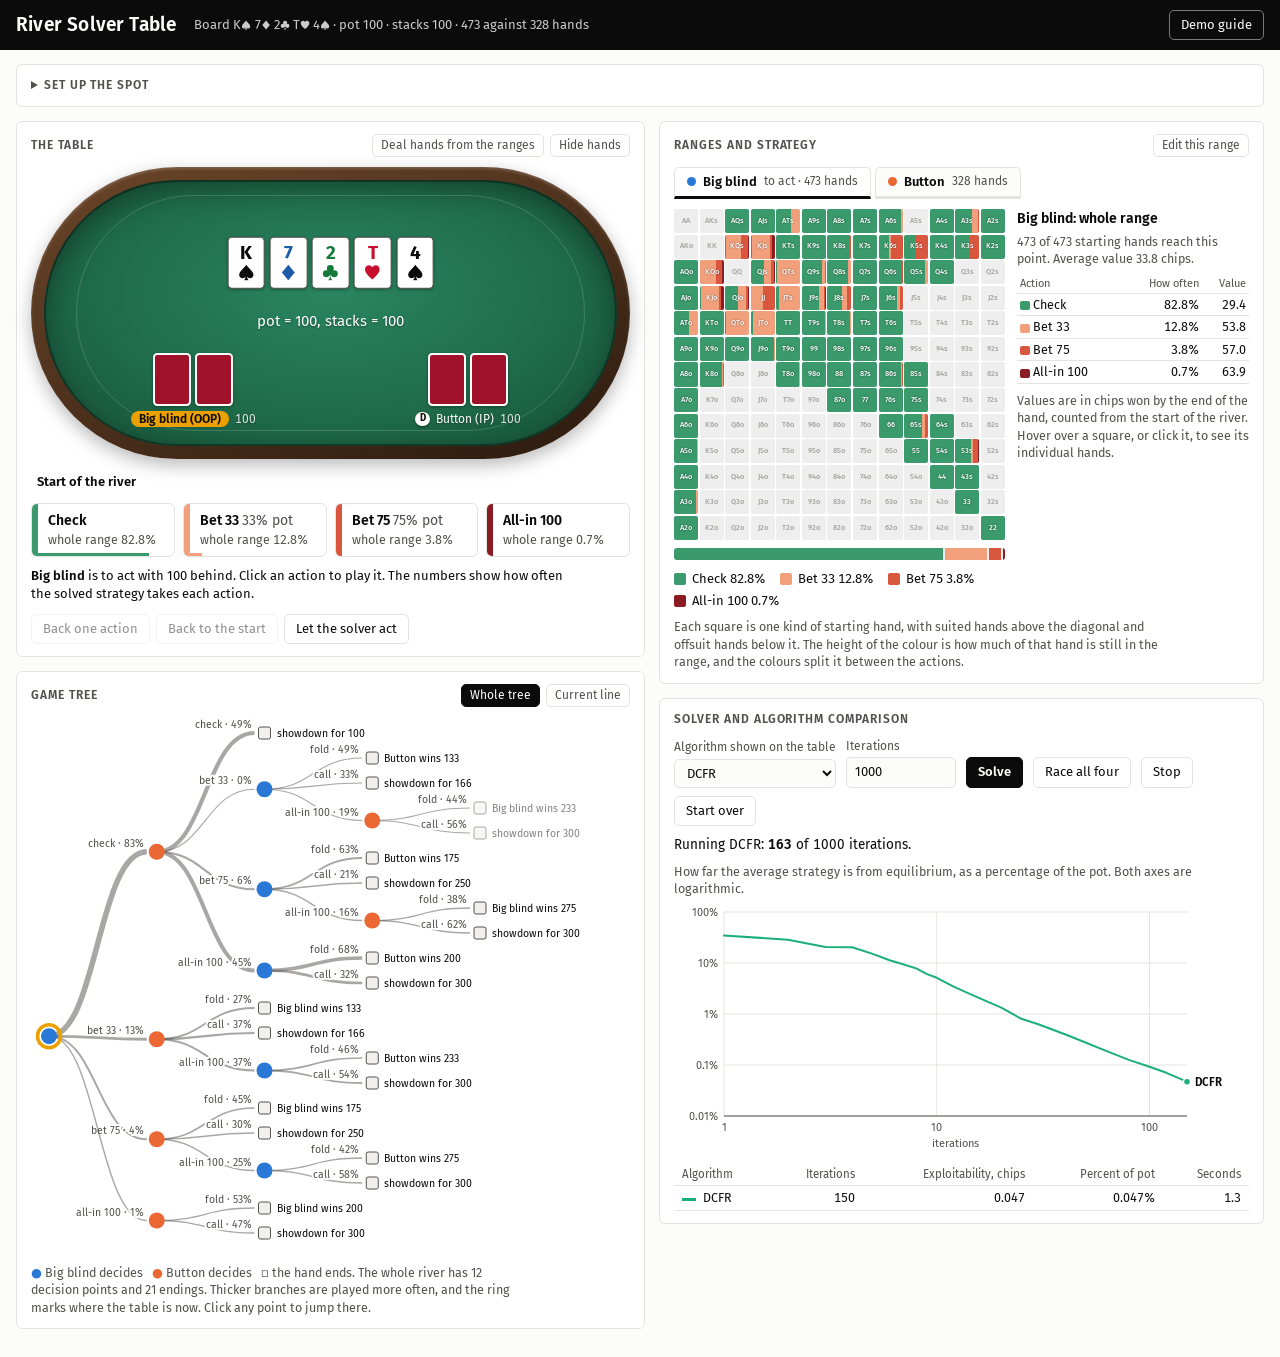
==== app/poker-solver.html @ cc4f716d "Add interactive river solver table (app/)" ====
<!doctype html>
<html lang="en">
<head>
<meta charset="utf-8">
<meta name="viewport" content="width=device-width, initial-scale=1, viewport-fit=cover">
<title>River Solver Table</title>
<link rel="stylesheet" href="https://fonts.googleapis.com/css2?family=Fira+Sans:wght@400;500;600;700&display=swap">
<style>body{margin:0}</style>
</head>
<body>
<style>
/* Layout: a solver workbench. Left column is the table and the game tree, right column is the range grid and the solver. */
:root {
  --paper: #FCFCFB; --panel: #FFFFFF; --ink: #0B0B0B; --ink2: #52514E; --line: #E4E3DF; --soft: #F1F0EC;
  --bar: #0B0B0B; --bar-fg: #FCFCFB;
  --felt: #1F6B4A; --felt-hi: #2A8560; --felt-lo: #164E36; --rail: #4A2F1B; --rail-hi: #6B4529; --felt-fg: #FFFFFF;
  --card: #FFFFFF; --card-edge: #52514E; --back: #A0122A;
  --s-s: #0B0B0B; --s-h: #C8102E; --s-d: #1C5CAB; --s-c: #147A3A;
  --p0: #2A78D6; --p1: #EB6834;
  --a-fold: #4A78B5; --a-pass: #3A9A6B; --a-b1: #F2A07B; --a-b2: #D9573F; --a-b3: #8C1C24;
  --c-cfr: #2A78D6; --c-cfrp: #EB6834; --c-dcfr: #1BAF7A; --c-pcfr: #EDA100;
  --empty: #EEEEEE; --empty-fg: #A3A29D; --focus: #EDA100;
  --font: "Fira Sans", "Segoe UI", system-ui, -apple-system, "Helvetica Neue", Arial, sans-serif;
  --mono: "Fira Mono", ui-monospace, "SF Mono", Menlo, Consolas, monospace;
}
@media (prefers-color-scheme: dark) {
  :root:not([data-theme="light"]) {
    --paper: #121413; --panel: #1A1D1B; --ink: #ECEBE7; --ink2: #A9A8A2; --line: #2E322F; --soft: #222624;
    --bar: #050606; --bar-fg: #FCFCFB; --card: #FDFDFC; --card-edge: #0B0B0B;
    --empty: #262A28; --empty-fg: #6F746F; --p0: #5B9BE6; --p1: #F0854F; color-scheme: dark;
  }
}
:root[data-theme="dark"] {
  --paper: #121413; --panel: #1A1D1B; --ink: #ECEBE7; --ink2: #A9A8A2; --line: #2E322F; --soft: #222624;
  --bar: #050606; --bar-fg: #FCFCFB; --card: #FDFDFC; --card-edge: #0B0B0B;
  --empty: #262A28; --empty-fg: #6F746F; --p0: #5B9BE6; --p1: #F0854F; color-scheme: dark;
}
html, body { background: var(--paper); }
body { color: var(--ink); font-family: var(--font); font-size: 14px; line-height: 1.4; }
* { box-sizing: border-box; }
[hidden] { display: none !important; }
.su { width: .78em; height: .78em; fill: currentColor; display: inline-block; vertical-align: -.06em; }
.pcard .su { width: 1em; height: 1em; vertical-align: 0; display: block; }
button, input, select, textarea { font: inherit; color: inherit; }
button { cursor: pointer; }
:focus-visible { outline: 2px solid var(--focus); outline-offset: 2px; }
.num { font-variant-numeric: tabular-nums; }

/* header bar, as the frame title of the slides */
.top { background: var(--bar); color: var(--bar-fg); }
.top-in { max-width: 1560px; margin: 0 auto; padding-block: 10px; padding-left: max(16px, env(safe-area-inset-left, 0px)); padding-right: max(16px, env(safe-area-inset-right, 0px));
  display: flex; flex-wrap: wrap; align-items: center; gap: 10px 18px; }
.top h1 { font-size: 19px; font-weight: 600; margin: 0; letter-spacing: .01em; }
.top .spot { font-size: 13px; opacity: .8; flex: 1 1 200px; min-width: 0; }
.top .btn { background: transparent; color: var(--bar-fg); border: 1px solid rgba(252,252,251,.45); }
.top .btn:hover { background: rgba(252,252,251,.14); }
.wrap { max-width: 1560px; margin: 0 auto; padding-block: 14px 28px; padding-left: max(16px, env(safe-area-inset-left, 0px)); padding-right: max(16px, env(safe-area-inset-right, 0px)); display: flex; flex-direction: column; gap: 14px; }
.cols { display: grid; grid-template-columns: minmax(0, 1.04fr) minmax(0, 1fr); gap: 14px; align-items: start; }
.col { display: flex; flex-direction: column; gap: 14px; min-width: 0; }
@media (max-width: 1020px) { .cols { grid-template-columns: minmax(0, 1fr); } }
.panel { background: var(--panel); border: 1px solid var(--line); border-radius: 6px; padding: 12px 14px; min-width: 0; }
.panel > h2 { font-size: 12px; font-weight: 600; letter-spacing: .08em; text-transform: uppercase; color: var(--ink2); margin: 0 0 10px; display: flex; flex-wrap: wrap; gap: 6px 12px; align-items: center; justify-content: space-between; }
.panel > h2 .h2r { display: flex; flex-wrap: wrap; gap: 6px; align-items: center; text-transform: none; letter-spacing: 0; font-weight: 400; }
.btn { border: 1px solid var(--line); background: var(--panel); border-radius: 5px; padding: 5px 11px; font-size: 13px; }
.btn:hover { background: var(--soft); }
.btn.primary { background: var(--ink); color: var(--paper); border-color: var(--ink); font-weight: 600; }
.btn.primary:hover { opacity: .86; background: var(--ink); }
.btn.small { padding: 2px 8px; font-size: 12px; }
.btn[aria-pressed="true"] { background: var(--ink); color: var(--paper); border-color: var(--ink); }
.btn:disabled { opacity: .45; cursor: default; }
label.f { display: flex; flex-direction: column; gap: 3px; font-size: 12px; color: var(--ink2); }
label.f input, label.f select, .inp { border: 1px solid var(--line); background: var(--paper); border-radius: 5px; padding: 5px 8px; font-size: 13px; color: var(--ink); min-width: 0; }
.muted { color: var(--ink2); }
.hint { font-size: 12.5px; color: var(--ink2); margin: 8px 0 0; max-width: 70ch; }

/* setup */
.setup summary { cursor: pointer; font-size: 12px; font-weight: 600; letter-spacing: .08em; text-transform: uppercase; color: var(--ink2); }
.setup[open] summary { margin-bottom: 12px; }
.setup-grid { display: grid; grid-template-columns: repeat(auto-fit, minmax(150px, 1fr)); gap: 10px 14px; align-items: end; }
.setup-row { display: flex; flex-wrap: wrap; gap: 8px; margin-top: 12px; align-items: center; }

/* the table: the green felt of slide 4, drawn as a real table with a rail */
.table-wrap { width: 100%; --cw: clamp(30px, 6.3cqw, 54px); container-type: inline-size; }
.rail { aspect-ratio: 2.05 / 1; border-radius: 999px; padding: clamp(8px, 2.2cqw, 18px);
  background: linear-gradient(160deg, var(--rail-hi), var(--rail) 55%, #2B1A0E); box-shadow: 0 6px 18px rgba(0,0,0,.28), inset 0 2px 3px rgba(255,255,255,.18); }
.felt { position: relative; width: 100%; height: 100%; border-radius: 999px; color: var(--felt-fg);
  background: radial-gradient(ellipse at 50% 42%, var(--felt-hi), var(--felt) 58%, var(--felt-lo)); box-shadow: inset 0 0 0 2px rgba(0,0,0,.35), inset 0 10px 28px rgba(0,0,0,.35); }
.felt::before { content: ""; position: absolute; inset: 5.5%; border-radius: 999px; border: 1.5px solid rgba(255,255,255,.16); pointer-events: none; }
.board { position: absolute; left: 50%; top: 31%; transform: translate(-50%, -50%); display: flex; gap: calc(var(--cw) * .12); }
.potline { position: absolute; left: 50%; top: 53%; transform: translate(-50%, -50%); font-size: clamp(11px, 2.5cqw, 17px); white-space: nowrap; text-align: center; text-shadow: 0 1px 2px rgba(0,0,0,.4); }
.result { position: absolute; left: 50%; top: 9.5%; transform: translate(-50%, -50%); font-size: clamp(10px, 2.1cqw, 14px); font-weight: 600; background: rgba(0,0,0,.45); padding: 2px 12px; border-radius: 99px; white-space: nowrap; }
.seat { position: absolute; bottom: 7%; display: flex; flex-direction: column; align-items: center; gap: 3px; width: 34%; }
.seat0 { left: 9%; } .seat1 { right: 9%; }
.hole { display: flex; gap: calc(var(--cw) * .1); cursor: pointer; border-radius: 6px; padding: 2px; background: none; border: 0; }
.hole:hover { background: rgba(255,255,255,.14); }
.seat .lbl { font-size: clamp(9.5px, 2cqw, 13.5px); white-space: nowrap; text-shadow: 0 1px 2px rgba(0,0,0,.4); display: flex; gap: 6px; align-items: center; }
.seat .stack { opacity: .85; font-variant-numeric: tabular-nums; }
.seat.acting .lbl .nm { background: var(--focus); color: #0B0B0B; border-radius: 99px; padding: 0 8px; text-shadow: none; font-weight: 600; }
.dealer { width: 1.5em; height: 1.5em; border-radius: 50%; background: #FDFDFC; color: #0B0B0B; font-size: .8em; font-weight: 700; display: inline-flex; align-items: center; justify-content: center; text-shadow: none; box-shadow: 0 1px 2px rgba(0,0,0,.5); }
.wager { position: absolute; top: 31%; transform: translateY(-50%); width: 21%; flex-direction: column; justify-content: center; font-size: clamp(9.5px, 2cqw, 13.5px); display: flex; align-items: center; gap: 5px; white-space: nowrap; }
.wager0 { left: 6%; } .wager1 { right: 6%; }
.wager > span { display: inline-flex; align-items: center; gap: 4px; }
@container (max-width: 560px) { .rail { aspect-ratio: 1.5 / 1; } .board { top: 26%; } .potline { top: 47%; } .wager { top: 26%; width: 17%; left: 2%; } .wager1 { left: auto; right: 2%; } .seat0 { left: 5%; } .seat1 { right: 5%; } .seat { width: 42%; } }
.chip { width: 1.15em; height: 1.15em; border-radius: 50%; background: var(--focus); border: 2px dashed rgba(255,255,255,.9); box-shadow: 0 1px 2px rgba(0,0,0,.5); display: inline-block; }
.said { background: rgba(0,0,0,.5); border-radius: 99px; padding: 1px 9px; font-weight: 600; }
.pcard { width: var(--cw); height: calc(var(--cw) * 1.39); border-radius: calc(var(--cw) * .11); background: var(--card); border: 1px solid var(--card-edge);
  display: inline-flex; flex-direction: column; align-items: center; justify-content: center; font-weight: 700; line-height: 1; padding: 0; box-shadow: 0 1px 3px rgba(0,0,0,.35); font-family: var(--font); }
.pcard .r { font-size: calc(var(--cw) * .5); } .pcard .u { font-size: calc(var(--cw) * .46); margin-top: calc(var(--cw) * .02); }
button.pcard:hover { transform: translateY(-2px); }
.pcard.back { background: var(--back); border: 2px solid #FDFDFC; }
.pcard.sm { --cw: 24px; box-shadow: none; }
.c-s { color: var(--s-s); } .c-h { color: var(--s-h); } .c-d { color: var(--s-d); } .c-c { color: var(--s-c); }
.pcard.c-s, .pcard.c-h, .pcard.c-d, .pcard.c-c { background: var(--card); }
.pcard.c-s { color: #0B0B0B; } .pcard.c-h { color: #C8102E; } .pcard.c-d { color: #1C5CAB; } .pcard.c-c { color: #147A3A; }

/* line and actions */
.crumbs { display: flex; flex-wrap: wrap; gap: 4px 2px; align-items: center; margin-top: 12px; font-size: 13px; }
.crumbs button { border: 0; background: none; padding: 2px 6px; border-radius: 4px; color: var(--ink2); }
.crumbs button:hover { background: var(--soft); color: var(--ink); }
.crumbs button.cur { color: var(--ink); font-weight: 600; }
.crumbs .sep { color: var(--ink2); }
.actions { display: flex; flex-wrap: wrap; gap: 8px; margin-top: 10px; }
.act { flex: 1 1 108px; min-width: 0; border: 1px solid var(--line); background: var(--panel); border-radius: 6px; padding: 7px 10px 8px; text-align: left; position: relative; overflow: hidden; }
.act:hover { border-color: var(--ink2); }
.act .sw { position: absolute; left: 0; top: 0; bottom: 0; width: 6px; }
.act .nm { font-weight: 600; padding-left: 6px; display: block; }
.act .fq { padding-left: 6px; font-size: 12.5px; color: var(--ink2); display: block; font-variant-numeric: tabular-nums; }
.act .meter { position: absolute; left: 0; bottom: 0; height: 3px; }
.undernote { font-size: 13px; margin: 10px 0 0; max-width: 78ch; }
.undernote b { font-weight: 600; }
.rowbtns { display: flex; flex-wrap: wrap; gap: 6px; margin-top: 10px; }

/* range grid */
.tabs { display: flex; flex-wrap: wrap; gap: 4px; }
.tab { border: 1px solid var(--line); border-bottom-width: 3px; background: var(--paper); padding: 5px 12px; border-radius: 5px 5px 0 0; font-size: 13px; font-weight: 600; display: flex; gap: 7px; align-items: center; }
.tab .dot { width: 9px; height: 9px; border-radius: 50%; }
.tab[aria-selected="true"] { background: var(--panel); border-bottom-color: var(--ink); }
.tab .sub { font-weight: 400; color: var(--ink2); font-size: 12px; }
.gridbox { display: grid; grid-template-columns: minmax(0, 1fr) minmax(170px, 232px); gap: 12px; margin-top: 10px; align-items: start; }
@media (max-width: 620px) { .gridbox { grid-template-columns: minmax(0, 1fr); } }
.grid { display: grid; grid-template-columns: repeat(13, minmax(0, 1fr)); gap: 1.5px; container-type: inline-size; user-select: none; touch-action: manipulation; }
.cell { position: relative; aspect-ratio: 1; background: var(--empty); overflow: hidden; border-radius: 2px; }
.cell .fill { position: absolute; left: 0; right: 0; bottom: 0; display: flex; }
.cell .fill i { display: block; height: 100%; }
.cell .t { position: absolute; inset: 0; display: flex; align-items: center; justify-content: center; font-size: clamp(6.5px, 2.25cqw, 12.5px); font-weight: 500; color: var(--empty-fg); pointer-events: none; }
.cell.on .t { color: #FFFFFF; text-shadow: 0 0 2px rgba(0,0,0,.55); }
.cell.sel { outline: 2.5px solid var(--focus); outline-offset: -1px; z-index: 2; }
.cell.hl { outline: 2.5px solid var(--ink); outline-offset: -1px; z-index: 2; }
.grid.edit .cell { cursor: crosshair; }
.legend { display: flex; flex-wrap: wrap; gap: 4px 14px; margin-top: 10px; font-size: 13px; }
.legend span { display: inline-flex; align-items: center; gap: 6px; font-variant-numeric: tabular-nums; }
.legend i { width: 12px; height: 12px; border-radius: 2px; display: inline-block; }
.rangebar { display: flex; height: 12px; border-radius: 3px; overflow: hidden; margin-top: 8px; background: var(--empty); gap: 2px; }
.rangebar i { display: block; height: 100%; }
.detail { font-size: 12.5px; min-width: 0; }
.detail h3 { font-size: 14px; margin: 0 0 4px; font-weight: 600; }
.detail table { border-collapse: collapse; width: 100%; font-variant-numeric: tabular-nums; }
.detail td, .detail th { padding: 2px 3px; text-align: right; border-bottom: 1px solid var(--line); font-weight: 400; white-space: nowrap; }
.detail th { color: var(--ink2); font-size: 11px; }
.detail td:first-child, .detail th:first-child { text-align: left; }
.detail tr.pick { cursor: pointer; } .detail tr.pick:hover td { background: var(--soft); }
.detail .mini { display: inline-flex; width: 46px; height: 9px; border-radius: 2px; overflow: hidden; vertical-align: middle; background: var(--empty); }
.detail .mini i { display: block; height: 100%; }
.editbar { display: flex; flex-wrap: wrap; gap: 6px; align-items: center; margin-top: 10px; }
.editbar textarea { flex: 1 1 100%; min-height: 54px; border: 1px solid var(--line); border-radius: 5px; background: var(--paper); padding: 6px 8px; font-family: var(--mono); font-size: 12px; resize: vertical; }

/* tree and chart */
.treebox { overflow-x: auto; }
.treebox svg { display: block; margin: 0 auto; }
.tree text { font-family: var(--font); }
.tree .edge { stroke: var(--ink2); fill: none; opacity: .5; }
.tree .edge.on { stroke: var(--ink); opacity: 1; }
.tree .elab { font-size: 10.5px; fill: var(--ink2); paint-order: stroke; stroke: var(--panel); stroke-width: 4px; stroke-linejoin: round; }
.tree .elab.on { fill: var(--ink); font-weight: 600; }
.tree .nd { cursor: pointer; }
.tree .nd text { font-size: 9.5px; font-weight: 700; fill: #FFFFFF; pointer-events: none; }
.tree .nd.leaf rect { fill: var(--soft); stroke: var(--ink2); }
.tree .nd.leaf text { fill: var(--ink); font-weight: 600; }
.tree .nd.cur .ring { stroke: var(--focus); stroke-width: 3.5; fill: none; }
.tree .nd.off { opacity: .5; }
.solvebar { display: flex; flex-wrap: wrap; gap: 8px 10px; align-items: end; }
.status { margin: 10px 0 0; font-size: 13.5px; font-variant-numeric: tabular-nums; }
.status b { font-weight: 600; }
.chartbox { margin-top: 8px; position: relative; }
.chart text { font-family: var(--font); font-size: 11px; fill: var(--ink2); }
.chart .gl { stroke: var(--line); stroke-width: 1; }
.chart .ax { stroke: var(--ink2); stroke-width: 1; }
.chart .ser { fill: none; stroke-width: 2; stroke-linejoin: round; stroke-linecap: round; }
.chart .endlab { font-size: 11.5px; font-weight: 600; fill: var(--ink); }
.tip { position: absolute; pointer-events: none; background: var(--panel); border: 1px solid var(--line); border-radius: 5px; padding: 6px 9px; font-size: 12px; box-shadow: 0 4px 14px rgba(0,0,0,.18); white-space: nowrap; z-index: 5; font-variant-numeric: tabular-nums; }
.tip i { display: inline-block; width: 10px; height: 3px; margin-right: 6px; vertical-align: middle; }
.racetab { border-collapse: collapse; font-size: 12.5px; font-variant-numeric: tabular-nums; margin-top: 8px; width: 100%; }
.racetab td, .racetab th { padding: 3px 8px; border-bottom: 1px solid var(--line); text-align: right; font-weight: 400; }
.racetab th { color: var(--ink2); font-size: 11.5px; }
.racetab td:first-child, .racetab th:first-child { text-align: left; }
.racetab i { display: inline-block; width: 14px; height: 3px; margin-right: 7px; vertical-align: middle; }

/* card picker and guide */
.pop { position: fixed; inset: 0; background: rgba(0,0,0,.4); display: flex; align-items: center; justify-content: center; z-index: 50; padding: 16px; }
.pop .box { background: var(--panel); border-radius: 8px; padding: 16px; max-width: 100%; box-shadow: 0 12px 40px rgba(0,0,0,.4); border: 1px solid var(--line); }
.pop h3 { margin: 0 0 10px; font-size: 15px; }
.pick { display: grid; grid-template-columns: repeat(13, minmax(0, 1fr)); gap: 4px; --cw: clamp(19px, 5.6vw, 36px); }
.pick .pcard:disabled { opacity: .18; cursor: default; transform: none; }
.pick .pcard.chosen { outline: 3px solid var(--focus); }
.guide { position: fixed; top: 0; right: 0; bottom: 0; width: min(420px, 100%); background: var(--panel); border-left: 1px solid var(--line); box-shadow: -8px 0 30px rgba(0,0,0,.25); z-index: 40; display: flex; flex-direction: column;
  padding-top: env(safe-area-inset-top, 0px); padding-bottom: env(safe-area-inset-bottom, 0px); padding-right: env(safe-area-inset-right, 0px); }
.guide header { display: flex; justify-content: space-between; align-items: center; padding: 12px 16px; border-bottom: 1px solid var(--line); }
.guide header h2 { margin: 0; font-size: 16px; }
.guide ol { list-style: none; margin: 0; padding: 8px 16px 20px; overflow-y: auto; display: flex; flex-direction: column; gap: 10px; }
.guide li { border: 1px solid var(--line); border-radius: 6px; padding: 10px 12px; }
.guide li.done { border-color: var(--a-pass); }
.guide li h3 { margin: 0 0 4px; font-size: 14px; display: flex; gap: 8px; align-items: baseline; }
.guide li h3 .n { color: var(--ink2); font-weight: 400; font-variant-numeric: tabular-nums; }
.guide li p { margin: 0 0 8px; font-size: 13px; color: var(--ink2); }
@media (prefers-reduced-motion: no-preference) { button.pcard { transition: transform .08s; } }
</style>
<div class="top"><div class="top-in">
  <h1>River Solver Table</h1>
  <div class="spot" id="spotline"></div>
  <button class="btn" id="btnGuide" type="button">Demo guide</button>
</div></div>

<div class="wrap">
  <details class="panel setup" id="setup">
    <summary>Set up the spot</summary>
    <div class="setup-grid">
      <label class="f">Name of the first player to act<input id="name0" autocomplete="off"></label>
      <label class="f">Name of the player in position<input id="name1" autocomplete="off"></label>
      <label class="f">Pot at the start of the river<input id="pot" type="number" min="1" step="1"></label>
      <label class="f">Stack behind for each player<input id="stack" type="number" min="1" step="1"></label>
      <label class="f">First player's bet sizes, percent of pot<input id="bets0" autocomplete="off"></label>
      <label class="f">In-position bet sizes, percent of pot<input id="bets1" autocomplete="off"></label>
      <label class="f">Raise sizes, percent of pot<input id="raises" autocomplete="off"></label>
      <label class="f">Most bets and raises in a line<select id="maxRaises"><option>1</option><option>2</option><option>3</option></select></label>
    </div>
    <div class="setup-row">
      <button class="btn" id="btnTalk" type="button">Load the talk example</button>
      <button class="btn" id="btnRandomBoard" type="button">Random board</button>
      <button class="btn" id="btnSwap" type="button">Swap the two seats</button>
      <span class="muted">An all-in is always allowed. Click a board card on the table to change it.</span>
    </div>
  </details>

  <div class="cols">
    <div class="col">
      <section class="panel">
        <h2>The table <span class="h2r"><button class="btn small" id="btnDeal" type="button">Deal hands from the ranges</button><button class="btn small" id="btnHide" type="button">Hide hands</button></span></h2>
        <div class="table-wrap"><div class="rail"><div class="felt">
          <div class="result" id="result" hidden></div>
          <div class="board" id="board"></div>
          <div class="potline" id="potline"></div>
          <div class="wager wager0" id="wager0"></div>
          <div class="wager wager1" id="wager1"></div>
          <div class="seat seat0" id="seat0"></div>
          <div class="seat seat1" id="seat1"></div>
        </div></div></div>
        <div class="crumbs" id="crumbs"></div>
        <div class="actions" id="actions"></div>
        <p class="undernote" id="undernote"></p>
        <div class="rowbtns">
          <button class="btn" id="btnBack" type="button">Back one action</button>
          <button class="btn" id="btnRestart" type="button">Back to the start</button>
          <button class="btn" id="btnSample" type="button">Let the solver act</button>
        </div>
      </section>
      <section class="panel">
        <h2>Game tree <span class="h2r"><button class="btn small" id="btnTreeAll" type="button" aria-pressed="true">Whole tree</button><button class="btn small" id="btnTreeLine" type="button" aria-pressed="false">Current line</button></span></h2>
        <div class="treebox" id="treebox"></div>
        <p class="hint" id="treehint"></p>
      </section>
    </div>

    <div class="col">
      <section class="panel">
        <h2>Ranges and strategy <span class="h2r"><button class="btn small" id="btnEdit" type="button" aria-pressed="false">Edit this range</button></span></h2>
        <div class="tabs" role="tablist" id="tabs"></div>
        <div class="editbar" id="editbar" hidden>
          <span class="muted">Paint with weight</span>
          <span id="brushes"></span>
          <select class="inp" id="preset" aria-label="Range preset"></select>
          <button class="btn small" id="btnClear" type="button">Clear</button>
          <textarea id="rangeText" spellcheck="false" aria-label="Range in standard notation"></textarea>
          <button class="btn small" id="btnApplyText" type="button">Apply the text</button>
          <span class="muted" id="rangeCount"></span>
        </div>
        <div class="gridbox">
          <div>
            <div class="grid" id="grid"></div>
            <div class="rangebar" id="rangebar"></div>
            <div class="legend" id="legend"></div>
          </div>
          <div class="detail" id="detail"></div>
        </div>
        <p class="hint" id="gridhint"></p>
      </section>
      <section class="panel">
        <h2>Solver and algorithm comparison</h2>
        <div class="solvebar">
          <label class="f">Algorithm shown on the table<select id="algo"></select></label>
          <label class="f">Iterations<input id="target" type="number" min="10" step="10" style="width:110px"></label>
          <button class="btn primary" id="btnSolve" type="button">Solve</button>
          <button class="btn" id="btnRace" type="button">Race all four</button>
          <button class="btn" id="btnStop" type="button">Stop</button>
          <button class="btn" id="btnReset" type="button">Start over</button>
        </div>
        <p class="status" id="status"></p>
        <div class="chartbox" id="chartbox"></div>
        <table class="racetab" id="racetab"></table>
      </section>
    </div>
  </div>
</div>

<div class="pop" id="pop" hidden><div class="box"><h3 id="popTitle"></h3><div class="pick" id="pick"></div>
  <div class="setup-row"><button class="btn" id="popRandom" type="button" hidden>Random hand from the range</button><button class="btn" id="popCancel" type="button">Cancel</button></div></div></div>

<aside class="guide" id="guide" hidden>
  <header><h2>Demo guide</h2><button class="btn small" id="btnGuideClose" type="button">Close</button></header>
  <ol id="guideList"></ol>
</aside>

<script>
/* River solver core: range-vectorised CFR, CFR+, DCFR and PCFR+ on the public betting tree.
   Terminal values use the sorted prefix-sum evaluation with card-removal correction, O(n) per leaf.
   Pure functions, no DOM. Works in the browser and in node (for tests). */
(function (root) {
  'use strict';
  const RANKS = '23456789TJQKA', SUITS = 'cdhs';
  const cardOf = s => RANKS.indexOf(s[0]) * 4 + SUITS.indexOf(s[1]);
  const cardStr = c => RANKS[c >> 2] + SUITS[c & 3];

  // ---- seven-card evaluator: larger value = stronger hand ----
  function eval7(cards) {
    const rc = new Int8Array(13), sc = new Int8Array(4);
    for (const c of cards) { rc[c >> 2]++; sc[c & 3]++; }
    let flushSuit = -1;
    for (let s = 0; s < 4; s++) if (sc[s] >= 5) flushSuit = s;
    const straightHigh = mask => {
      for (let hi = 12; hi >= 4; hi--) if (((mask >> (hi - 4)) & 31) === 31) return hi;
      return (mask & 0x100F) === 0x100F ? 3 : -1;           // wheel A-2-3-4-5
    };
    const pack = (cat, ks) => { let v = cat; for (let i = 0; i < 5; i++) v = v * 13 + (ks[i] || 0); return v; };
    let rmask = 0; for (let r = 0; r < 13; r++) if (rc[r]) rmask |= 1 << r;
    if (flushSuit >= 0) {
      let fm = 0; for (const c of cards) if ((c & 3) === flushSuit) fm |= 1 << (c >> 2);
      const sh = straightHigh(fm);
      if (sh >= 0) return pack(8, [sh]);
      const ks = []; for (let r = 12; r >= 0 && ks.length < 5; r--) if (fm >> r & 1) ks.push(r);
      var flushVal = pack(5, ks);
    }
    const quads = [], trips = [], pairs = [], singles = [];
    for (let r = 12; r >= 0; r--) {
      if (rc[r] === 4) quads.push(r); else if (rc[r] === 3) trips.push(r);
      else if (rc[r] === 2) pairs.push(r); else if (rc[r] === 1) singles.push(r);
    }
    if (quads.length) {
      let k = -1; for (let r = 12; r >= 0; r--) if (rc[r] && r !== quads[0]) { k = r; break; }
      return pack(7, [quads[0], k]);
    }
    if (trips.length && (trips.length > 1 || pairs.length)) {
      const p = trips.length > 1 ? Math.max(trips[1], pairs.length ? pairs[0] : -1) : pairs[0];
      return pack(6, [trips[0], p]);
    }
    if (flushSuit >= 0) return flushVal;
    const sh = straightHigh(rmask);
    if (sh >= 0) return pack(4, [sh]);
    if (trips.length) return pack(3, [trips[0], singles[0], singles[1]]);
    if (pairs.length >= 2) {
      let k = -1; for (let r = 12; r >= 0; r--) if (rc[r] && r !== pairs[0] && r !== pairs[1]) { k = r; break; }
      return pack(2, [pairs[0], pairs[1], k]);
    }
    if (pairs.length) return pack(1, [pairs[0], singles[0], singles[1], singles[2]]);
    return pack(0, singles.slice(0, 5));
  }
  const CATEGORY = ['high card', 'pair', 'two pair', 'three of a kind', 'straight', 'flush', 'full house', 'four of a kind', 'straight flush'];
  const categoryOf = v => CATEGORY[Math.floor(v / 371293)];

  // ---- hand classes (the 13 x 13 grid): row i, column j, ranks descending from A ----
  function classOf(a, b) {            // cards a, b
    let r1 = a >> 2, r2 = b >> 2;
    if (r1 < r2) { const t = r1; r1 = r2; r2 = t; }
    const i = 12 - r1, j = 12 - r2;   // i <= j
    if (r1 === r2) return i * 13 + i;
    return (a & 3) === (b & 3) ? i * 13 + j : j * 13 + i;
  }
  function className(k) {
    const i = Math.floor(k / 13), j = k % 13, R = i => RANKS[12 - i];
    if (i === j) return R(i) + R(i);
    return i < j ? R(i) + R(j) + 's' : R(j) + R(i) + 'o';
  }
  /* Range notation: "22+, A2s+, KTo+, 98s, -QQ+"; optional weight "AKs:0.5". Returns Float64Array(169). */
  function parseRange(spec) {
    const w = new Float64Array(169);
    const idx = (hi, lo, kind) => kind === 'p' ? (12 - hi) * 13 + (12 - hi) : kind === 's' ? (12 - hi) * 13 + (12 - lo) : (12 - lo) * 13 + (12 - hi);
    for (let tok of spec.split(',')) {
      tok = tok.trim(); if (!tok) continue;
      let val = 1;
      const neg = tok[0] === '-'; if (neg) tok = tok.slice(1);
      const colon = tok.indexOf(':'); if (colon >= 0) { val = Math.max(0, Math.min(1, parseFloat(tok.slice(colon + 1)) || 0)); tok = tok.slice(0, colon); }
      const plus = tok.endsWith('+'); if (plus) tok = tok.slice(0, -1);
      tok = tok[0].toUpperCase() + (tok[1] || '').toUpperCase() + (tok[2] || '').toLowerCase();
      const hi = RANKS.indexOf(tok[0]), lo = RANKS.indexOf(tok[1]);
      if (hi < 0 || lo < 0) continue;
      const set = k => { w[k] = neg ? 0 : val; };
      if (tok.length === 2 && hi === lo) { for (let r = hi; r <= (plus ? 12 : hi); r++) set(idx(r, r, 'p')); }
      else {
        const H = Math.max(hi, lo), L = Math.min(hi, lo); if (H === L) continue;
        const kinds = tok[2] === 's' ? ['s'] : tok[2] === 'o' ? ['o'] : ['s', 'o'];
        for (const kind of kinds) for (let r = L; r <= (plus ? H - 1 : L); r++) set(idx(H, r, kind));
      }
    }
    return w;
  }
  function rangeToString(w) {
    const out = [];
    for (let k = 0; k < 169; k++) if (w[k] > 0) out.push(className(k) + (w[k] < 0.999 ? ':' + (+w[k].toFixed(2)) : ''));
    return out.join(',');
  }

  // ---- game construction ----
  /* cfg: { board:[5 cards], pot, stack, bets:[[fractions of pot] for OOP, [..] for IP], raises:[fractions], maxRaises,
            weights:[Float64Array(169), Float64Array(169)] } */
  function createGame(cfg) {
    const board = cfg.board.slice(), used = new Set(board);
    const ca = [], cb = [];
    for (let a = 0; a < 52; a++) if (!used.has(a)) for (let b = a + 1; b < 52; b++) if (!used.has(b)) { ca.push(a); cb.push(b); }
    const N = ca.length;
    const key = new Float64Array(N), cls = new Int16Array(N);
    for (let i = 0; i < N; i++) { key[i] = eval7([ca[i], cb[i], ...board]); cls[i] = classOf(ca[i], cb[i]); }
    const order = Array.from({ length: N }, (_, i) => i).sort((x, y) => key[x] - key[y]);
    const groupEnd = new Int32Array(N);            // for position k in order: end (exclusive) of its equal-strength group
    for (let k = 0; k < N;) { let e = k; while (e < N && key[order[e]] === key[order[k]]) e++; for (let q = k; q < e; q++) groupEnd[q] = e; k = e; }
    const w = [new Float64Array(N), new Float64Array(N)];
    for (let p = 0; p < 2; p++) for (let i = 0; i < N; i++) w[p][i] = cfg.weights[p][cls[i]];
    const g = { cfg, board, N, ca: Int8Array.from(ca), cb: Int8Array.from(cb), key, cls, order: Int32Array.from(order), groupEnd, w,
                pot: cfg.pot, stack: cfg.stack, nodes: [], decisions: [] };
    // betting tree
    const pot = cfg.pot, stack = cfg.stack;
    const mk = o => { o.id = g.nodes.length; o.val = new Float64Array(N); o.rbuf = new Float64Array(N); g.nodes.push(o); return o; };
    function build(player, contrib, nRaises, facing, parent, depth) {
      const other = 1 - player;
      const node = mk({ type: 'd', player, contrib: contrib.slice(), actions: [], children: [], parent, depth, facing });
      const add = (label, kind, amount, child) => { child.parent = node; child.pa = node.actions.length; child.depth = depth + 1; node.actions.push({ label, kind, amount }); node.children.push(child); };
      if (facing) {
        const gain0 = player === 1 ? (pot / 2 + contrib[1]) : -(pot / 2 + contrib[0]);
        add('fold', 'fold', 0, mk({ type: 'fold', amount: gain0, folder: player, contrib: contrib.slice() }));
        const c = Math.max(contrib[0], contrib[1]);
        add('call', 'call', c - contrib[player], mk({ type: 'sd', amount: pot / 2 + c, contrib: [c, c] }));
        if (nRaises < cfg.maxRaises && contrib[other] < stack) {
          const cur = pot + 2 * contrib[other];
          const sizes = [...new Set(cfg.raises.map(f => Math.min(contrib[other] + f * cur, stack)).concat([stack]))].sort((x, y) => x - y);
          for (const s of sizes) {
            if (s <= contrib[other] + 1e-9) continue;
            const nc = contrib.slice(); nc[player] = s;
            add(s >= stack ? 'allin' : 'raise', s >= stack ? 'allin' : 'raise', s, build(other, nc, nRaises + 1, true, node, depth + 1));
            node.actions[node.actions.length - 1].frac = (s - contrib[other]) / cur;
          }
        }
      } else {
        if (player === 0) add('check', 'check', 0, build(other, contrib, nRaises, false, node, depth + 1));
        else add('check', 'check', 0, mk({ type: 'sd', amount: pot / 2, contrib: contrib.slice() }));
        const sizes = [...new Set(cfg.bets[player].map(f => Math.min(f * pot, stack)).concat([stack]))].sort((x, y) => x - y);
        for (const s of sizes) {
          if (s <= 1e-9) continue;
          const nc = contrib.slice(); nc[player] = s;
          add(s >= stack ? 'allin' : 'bet', s >= stack ? 'allin' : 'bet', s, build(other, nc, nRaises + 1, true, node, depth + 1));
          node.actions[node.actions.length - 1].frac = s / pot;
        }
      }
      return node;
    }
    g.root = build(0, [0, 0], 0, false, null, 0);
    g.decisions = g.nodes.filter(n => n.type === 'd');
    g.decisions.forEach((n, k) => { n.di = k; n.na = n.actions.length; });
    // deal weight Z = sum_ij w0_i w1_j [no shared card]
    const t = new Float64Array(N); foldEval(g, w[1], t);
    let Z = 0; for (let i = 0; i < N; i++) Z += w[0][i] * t[i];
    g.Z = Z;
    g.nLive = [0, 1].map(p => w[p].reduce((s, x) => s + (x > 0 ? 1 : 0), 0));
    return g;
  }

  // out[i] = sum_j w[j] [hands i, j share no card]
  const cardSum = new Float64Array(52);
  function foldEval(g, w, out) {
    const N = g.N, ca = g.ca, cb = g.cb; let tot = 0; cardSum.fill(0);
    for (let j = 0; j < N; j++) { const x = w[j]; if (x !== 0) { tot += x; cardSum[ca[j]] += x; cardSum[cb[j]] += x; } }
    for (let i = 0; i < N; i++) out[i] = tot - cardSum[ca[i]] - cardSum[cb[i]] + w[i];
  }
  // out[i] = sum_j w[j] [no shared card] sign(strength_i - strength_j): one ascending and one descending sweep
  function showdownEval(g, w, out) {
    const N = g.N, ca = g.ca, cb = g.cb, ord = g.order, ge = g.groupEnd;
    let cum = 0; cardSum.fill(0);
    for (let k = 0; k < N;) {
      const e = ge[k];
      for (let q = k; q < e; q++) { const i = ord[q]; out[i] = cum - cardSum[ca[i]] - cardSum[cb[i]]; }
      for (let q = k; q < e; q++) { const i = ord[q], x = w[i]; if (x !== 0) { cum += x; cardSum[ca[i]] += x; cardSum[cb[i]] += x; } }
      k = e;
    }
    cum = 0; cardSum.fill(0);
    for (let k = N; k > 0;) {
      let s = k - 1; while (s > 0 && ge[s - 1] === ge[k - 1]) s--;
      for (let q = s; q < k; q++) { const i = ord[q]; out[i] -= cum - cardSum[ca[i]] - cardSum[cb[i]]; }
      for (let q = s; q < k; q++) { const i = ord[q], x = w[i]; if (x !== 0) { cum += x; cardSum[ca[i]] += x; cardSum[cb[i]] += x; } }
      k = s;
    }
  }
  // value vector of a leaf for player p, given the opponent's reach
  function leafValue(g, node, p, rOpp, out) {
    if (node.type === 'fold') { foldEval(g, rOpp, out); const a = p === 0 ? node.amount : -node.amount; for (let i = 0; i < g.N; i++) out[i] *= a; }
    else { showdownEval(g, rOpp, out); const a = node.amount; for (let i = 0; i < g.N; i++) out[i] *= a; }
    return out;
  }

  const ALGOS = { cfr: 'CFR', 'cfr+': 'CFR+', dcfr: 'DCFR', 'pcfr+': 'PCFR+' };

  // ---- the solver ----
  function Solver(game, algo) {
    const g = this.g = game; this.algo = algo; this.t = 0; this.time = 0;
    const N = g.N;
    this.R = g.decisions.map(n => new Float64Array(N * n.na));
    this.S = g.decisions.map(n => new Float64Array(N * n.na));
    this.M = g.decisions.map(n => new Float64Array(N * n.na));
    this.sig = g.decisions.map(n => new Float64Array(N * n.na));
    this.reg = g.decisions.map(n => new Float64Array(N * n.na));
    this.hist = [];                                   // [iteration, exploitability of the average strategy]
  }
  function regretMatch(R, M, na, N, out) {
    for (let h = 0, o = 0; h < N; h++, o += na) {
      let s = 0;
      for (let a = 0; a < na; a++) { const x = R[o + a] + (M ? M[o + a] : 0); if (x > 0) s += x; }
      if (s > 0) for (let a = 0; a < na; a++) { const x = R[o + a] + (M ? M[o + a] : 0); out[o + a] = x > 0 ? x / s : 0; }
      else for (let a = 0; a < na; a++) out[o + a] = 1 / na;
    }
  }
  Solver.prototype.computeSigma = function (out) {
    const g = this.g;
    for (const n of g.decisions) regretMatch(this.R[n.di], this.algo === 'pcfr+' ? this.M[n.di] : null, n.na, g.N, out[n.di]);
    return out;
  };
  Solver.prototype.step = function () {
    const g = this.g, N = g.N, algo = this.algo, t = ++this.t;
    for (let p = 0; p < 2; p++) {
      this.computeSigma(this.sig);
      const wAvg = algo === 'cfr+' ? t : algo === 'pcfr+' ? t * t : 1;
      if (algo === 'dcfr' && t > 1) {
        const d = Math.pow(t / (t + 1), 2);
        for (const n of g.decisions) if (n.player === p) { const S = this.S[n.di]; for (let k = 0; k < S.length; k++) S[k] *= d; }
      }
      this.walk(g.root, p, g.w[p], g.w[1 - p], wAvg);
      const a = Math.pow(t, 1.5) / (Math.pow(t, 1.5) + 1), b = 0.5;
      for (const n of g.decisions) if (n.player === p) {
        const R = this.R[n.di], r = this.reg[n.di], M = this.M[n.di];
        if (algo === 'cfr') for (let k = 0; k < R.length; k++) R[k] += r[k];
        else if (algo === 'cfr+') for (let k = 0; k < R.length; k++) { const x = R[k] + r[k]; R[k] = x > 0 ? x : 0; }
        else if (algo === 'pcfr+') for (let k = 0; k < R.length; k++) { const x = R[k] + r[k]; R[k] = x > 0 ? x : 0; M[k] = r[k]; }
        else for (let k = 0; k < R.length; k++) R[k] = (R[k] > 0 ? R[k] * a : R[k] * b) + r[k];
      }
    }
  };
  // counterfactual values for player p; writes instantaneous regrets and accumulates the average strategy
  Solver.prototype.walk = function (node, p, rOwn, rOpp, wAvg) {
    const g = this.g, N = g.N, out = node.val;
    if (node.type !== 'd') return leafValue(g, node, p, rOpp, out);
    const na = node.na, sig = this.sig[node.di];
    if (node.player === p) {
      const S = this.S[node.di];
      for (let a = 0; a < na; a++) {
        const ch = node.children[a], rb = ch.rbuf;
        for (let h = 0; h < N; h++) { const x = rOwn[h] * sig[h * na + a]; rb[h] = x; S[h * na + a] += wAvg * x; }
        this.walk(ch, p, rb, rOpp, wAvg);
      }
      const reg = this.reg[node.di];
      out.fill(0);
      for (let a = 0; a < na; a++) { const v = node.children[a].val; for (let h = 0; h < N; h++) out[h] += sig[h * na + a] * v[h]; }
      for (let a = 0; a < na; a++) { const v = node.children[a].val; for (let h = 0; h < N; h++) reg[h * na + a] = v[h] - out[h]; }
    } else {
      for (let a = 0; a < na; a++) {
        const ch = node.children[a], rb = ch.rbuf;
        for (let h = 0; h < N; h++) rb[h] = rOpp[h] * sig[h * na + a];
        this.walk(ch, p, rOwn, rb, wAvg);
      }
      out.fill(0);
      for (let a = 0; a < na; a++) { const v = node.children[a].val; for (let h = 0; h < N; h++) out[h] += v[h]; }
    }
    return out;
  };
  Solver.prototype.average = function () {
    const g = this.g, N = g.N;
    return g.decisions.map(n => {
      const S = this.S[n.di], na = n.na, out = new Float64Array(N * na);
      for (let h = 0, o = 0; h < N; h++, o += na) {
        let s = 0; for (let a = 0; a < na; a++) s += S[o + a];
        for (let a = 0; a < na; a++) out[o + a] = s > 0 ? S[o + a] / s : 1 / na;
      }
      return out;
    });
  };
  Solver.prototype.current = function () { return this.computeSigma(this.g.decisions.map(n => new Float64Array(this.g.N * n.na))); };

  // best-response value vector for p against strat
  function bestResponse(g, node, p, rOpp, strat) {
    const N = g.N, out = node.val;
    if (node.type !== 'd') return leafValue(g, node, p, rOpp, out);
    const na = node.na, sig = strat[node.di];
    if (node.player === p) {
      for (let a = 0; a < na; a++) bestResponse(g, node.children[a], p, rOpp, strat);
      out.fill(-Infinity);
      for (let a = 0; a < na; a++) { const v = node.children[a].val; for (let h = 0; h < N; h++) if (v[h] > out[h]) out[h] = v[h]; }
    } else {
      for (let a = 0; a < na; a++) {
        const ch = node.children[a], rb = ch.rbuf;
        for (let h = 0; h < N; h++) rb[h] = rOpp[h] * sig[h * na + a];
        bestResponse(g, ch, p, rb, strat);
      }
      out.fill(0);
      for (let a = 0; a < na; a++) { const v = node.children[a].val; for (let h = 0; h < N; h++) out[h] += v[h]; }
    }
    return out;
  }
  // exploitability in chips per hand: (BR_0 + BR_1) / 2
  function exploitability(g, strat) {
    let tot = 0;
    for (let p = 0; p < 2; p++) {
      const v = bestResponse(g, g.root, p, g.w[1 - p], strat);
      let s = 0; for (let h = 0; h < g.N; h++) s += g.w[p][h] * v[h];
      tot += s / g.Z;
    }
    return tot / 2;
  }
  Solver.prototype.exploitability = function () { return exploitability(this.g, this.average()); };

  /* Everything the interface shows for a strategy profile: at every node, both reach vectors and both players'
     counterfactual value vectors (each player's own strategy below the node). */
  function analyse(g, strat) {
    const N = g.N;
    const view = g.nodes.map(() => ({ reach: [null, null], ev: [null, null] }));
    (function down(node, r0, r1) {
      view[node.id].reach = [r0, r1];
      if (node.type !== 'd') return;
      const na = node.na, sig = strat[node.di], p = node.player;
      for (let a = 0; a < na; a++) {
        const nr = new Float64Array(N), src = p === 0 ? r0 : r1;
        for (let h = 0; h < N; h++) nr[h] = src[h] * sig[h * na + a];
        down(node.children[a], p === 0 ? nr : r0, p === 0 ? r1 : nr);
      }
    })(g.root, g.w[0], g.w[1]);
    for (let p = 0; p < 2; p++) (function up(node) {
      const out = new Float64Array(N);
      if (node.type !== 'd') { leafValue(g, node, p, view[node.id].reach[1 - p], out); }
      else {
        const na = node.na, sig = strat[node.di];
        for (let a = 0; a < na; a++) {
          const v = up(node.children[a]);
          if (node.player === p) for (let h = 0; h < N; h++) out[h] += sig[h * na + a] * v[h];
          else for (let h = 0; h < N; h++) out[h] += v[h];
        }
      }
      view[node.id].ev[p] = out;
      return out;
    })(g.root);
    let v0 = 0; for (let h = 0; h < N; h++) v0 += g.w[0][h] * view[g.root.id].ev[0][h];
    view.value0 = v0 / g.Z;                       // zero-sum value for the out-of-position player
    return view;
  }
  // compatible opponent mass for each hand: m[i] = sum_j r[j] [no shared card]
  function oppMass(g, r) { const out = new Float64Array(g.N); foldEval(g, r, out); return out; }

  const api = { RANKS, SUITS, cardOf, cardStr, eval7, categoryOf, classOf, className, parseRange, rangeToString, createGame,
                Solver, exploitability, analyse, oppMass, ALGOS, foldEval, showdownEval,
                BB_CALL: '22+,A2s+,K2s+,Q4s+,J6s+,T6s+,96s+,85s+,75s+,64s+,53s+,43s,A2o+,K8o+,Q9o+,J9o+,T8o+,98o,87o,-QQ+,-AKs,-AKo,-A5s',
                BTN_OPEN: '22+,A2s+,K5s+,Q8s+,J8s+,T7s+,97s+,86s+,75s+,65s,54s,A7o+,K9o+,QTo+,JTo' };
  if (typeof module !== 'undefined' && module.exports) module.exports = api; else root.PokerSolver = api;
})(typeof self !== 'undefined' ? self : this);
</script>
<script>
/* River Solver Table: interface. All solving is done by solver.js on the main thread in short time slices. */
(function () {
  'use strict';
  const P = PokerSolver, $ = id => document.getElementById(id);
  const SUIT_PATH = {
    h: '<path d="M50 90C20 64 8 47 8 31C8 17 19 8 30 8c9 0 16 5 20 12c4-7 11-12 20-12c11 0 22 9 22 23c0 16-12 33-42 59z"/>',
    d: '<path d="M50 5L87 50L50 95L13 50z"/>',
    s: '<path d="M50 5C62 26 91 42 91 63c0 12-9 20-20 20c-7 0-13-3-17-9c1 9 4 16 10 21H36c6-5 9-12 10-21c-4 6-10 9-17 9C18 83 9 75 9 63C9 42 38 26 50 5z"/>',
    c: '<circle cx="50" cy="27" r="20"/><circle cx="27" cy="58" r="20"/><circle cx="73" cy="58" r="20"/><path d="M41 40h18v28H41zM50 60c0 16-4 28-13 35h26c-9-7-13-19-13-35z"/>' };
  const SYM = {}; for (const k in SUIT_PATH) SYM[k] = `<svg class="su" viewBox="0 0 100 100" aria-hidden="true">${SUIT_PATH[k]}</svg>`;
  const COL = { fold: '#4A78B5', pass: '#3A9A6B', b1: '#F2A07B', b2: '#D9573F', b3: '#8C1C24' };
  const ALGO_VAR = { cfr: 'var(--c-cfr)', 'cfr+': 'var(--c-cfrp)', dcfr: 'var(--c-dcfr)', 'pcfr+': 'var(--c-pcfr)' };
  const ALGO_KEYS = ['cfr', 'cfr+', 'dcfr', 'pcfr+'];
  const PRESETS = [
    ['Big blind calling range (talk)', P.BB_CALL], ['Button opening range (talk)', P.BTN_OPEN],
    ['Every hand', '22+,A2s+,K2s+,Q2s+,J2s+,T2s+,92s+,82s+,72s+,62s+,52s+,42s+,32s,A2o+,K2o+,Q2o+,J2o+,T2o+,92o+,82o+,72o+,62o+,52o+,42o+,32o'],
    ['Pairs and big cards', '22+,ATs+,KTs+,QTs+,JTs,ATo+,KTo+,QTo+,JTo'],
    ['Strong hands or nothing', 'TT+,AKs,AKo,KTs,KTo,65s,54s,86s,97s,J9s,Q9s']];
  const esc = s => String(s).replace(/[&<>"]/g, c => ({ '&': '&amp;', '<': '&lt;', '>': '&gt;', '"': '&quot;' }[c]));
  const fmt = x => (Math.abs(x - Math.round(x)) < 0.05 ? String(Math.round(x)) : x.toFixed(1));
  const pct = (x, d) => isFinite(x) ? (100 * x).toFixed(d == null ? 1 : d) + '%' : 'n/a';
  const mix = (a, b, t) => { const p = h => [1, 3, 5].map(i => parseInt(h.substr(i, 2), 16)); const A = p(a), B = p(b);
    return '#' + A.map((v, i) => Math.round(v + (B[i] - v) * t).toString(16).padStart(2, '0')).join(''); };
  const sci = x => x === 0 ? '0' : x >= 1 ? x.toFixed(2) : x >= 1e-5 ? x.toFixed(Math.min(8, 1 - Math.floor(Math.log10(x)))) : x.toExponential(1);

  function talkCfg() {
    return { names: ['Big blind', 'Button'], board: ['Ks', '7d', '2c', 'Th', '4s'].map(P.cardOf), pot: 100, stack: 100,
      bets: [[33, 75], [33, 75]], raises: [100], maxRaises: 2, weights: [P.parseRange(P.BB_CALL), P.parseRange(P.BTN_OPEN)] };
  }
  const S = { cfg: talkCfg(), g: null, solvers: {}, algo: 'dcfr', target: 1000, path: [], node: null, hole: [-1, -1], tab: 0, edit: false, brush: 1,
    sel: -1, hover: -1, treeMode: 'all', strat: null, view: null, prob: null, mass: null, classHands: null, error: '' };
  let job = null, rebuildTimer = 0;

  // ---------- cards ----------
  function cardHtml(c, tag, extra) {
    const s = P.SUITS[c & 3];
    return `<${tag || 'span'} class="pcard c-${s} ${extra || ''}" ${tag === 'button' ? 'type="button"' : ''} data-c="${c}" aria-label="${P.RANKS[c >> 2]} of ${{ c: 'clubs', d: 'diamonds', h: 'hearts', s: 'spades' }[s]}"><span class="r">${P.RANKS[c >> 2]}</span><span class="u">${SYM[s]}</span></${tag || 'span'}>`;
  }
  const backHtml = () => '<span class="pcard back"></span>';
  const handText = h => [S.g.cb[h], S.g.ca[h]].map(c => `<span class="c-${P.SUITS[c & 3]}" style="font-weight:600">${P.RANKS[c >> 2]}${SYM[P.SUITS[c & 3]]}</span>`).join('');

  // ---------- game and solvers ----------
  function buildGame(autoSolve) {
    stopJob();
    const c = S.cfg;
    S.error = '';
    let g;
    try {
      g = P.createGame({ board: c.board, pot: c.pot, stack: c.stack, bets: c.bets.map(a => a.map(x => x / 100)), raises: c.raises.map(x => x / 100),
        maxRaises: c.maxRaises, weights: c.weights });
    } catch (e) { S.error = 'This spot could not be built. Check the numbers in the setup.'; return; }
    S.g = g;
    S.classHands = Array.from({ length: 169 }, () => []);
    for (let h = 0; h < g.N; h++) S.classHands[g.cls[h]].push(h);
    S.solvers = {}; for (const a of ALGO_KEYS) S.solvers[a] = new P.Solver(g, a);
    S.path = []; S.node = g.root; S.hole = [-1, -1]; S.sel = -1; S.hover = -1;
    if (!(g.Z > 0)) { S.error = 'One of the ranges is empty, or the two ranges cannot be dealt together on this board.'; }
    refreshView(); renderAll(); renderChart();
    if (autoSolve && !S.error) startJob([S.algo], S.target);
  }
  function scheduleRebuild() { clearTimeout(rebuildTimer); rebuildTimer = setTimeout(() => buildGame(true), 350); }
  function refreshView() {
    const g = S.g, sol = S.solvers[S.algo];
    S.strat = sol.average();
    S.view = P.analyse(g, S.strat);
    S.prob = g.nodes.map(n => { const m = P.oppMass(g, S.view[n.id].reach[1]), r = S.view[n.id].reach[0]; let s = 0; for (let h = 0; h < g.N; h++) s += r[h] * m[h]; return g.Z > 0 ? s / g.Z : 0; });
    refreshNode();
  }
  function refreshNode() { const v = S.view[S.node.id]; S.mass = [P.oppMass(S.g, v.reach[1]), P.oppMass(S.g, v.reach[0])]; }
  const CHECK = t => { if (t <= 10) return true; const m = Math.pow(10, Math.floor(Math.log10(t) + 1e-9)); return [1, 1.2, 1.5, 2, 2.5, 3, 4, 5, 6, 8].indexOf(+(t / m).toFixed(4)) >= 0; };
  function startJob(algos, target) {
    stopJob();
    if (S.error) return;
    job = { algos, target, last: 0 };
    tick();
  }
  function stopJob() { if (job) { clearTimeout(job.timer); job = null; } }
  function tick() {
    if (!job) return;
    const t0 = performance.now();
    while (performance.now() - t0 < 40) {
      let best = null;
      for (const a of job.algos) { const s = S.solvers[a]; if (s.t < job.target && (!best || s.t < best.t)) best = s; }
      if (!best) break;
      const a0 = performance.now(); best.step(); best.time += performance.now() - a0;
      if (CHECK(best.t) || best.t === job.target) best.hist.push([best.t, best.exploitability()]);
    }
    const done = job.algos.every(a => S.solvers[a].t >= job.target), now = performance.now();
    if (done) job = null;
    if (done || now - job.last > 200) { if (job) job.last = now; refreshView(); renderAll(); renderChart(); }
    if (job) job.timer = setTimeout(tick, 0);
  }

  // ---------- quantities shown ----------
  const actShort = a => a.kind === 'check' ? 'check' : a.kind === 'fold' ? 'fold' : a.kind === 'call' ? 'call' : a.kind === 'bet' ? 'bet ' + fmt(a.amount) : a.kind === 'raise' ? 'raise to ' + fmt(a.amount) : 'all-in ' + fmt(a.amount);
  const actLong = a => a.kind === 'check' ? 'Check' : a.kind === 'fold' ? 'Fold' : a.kind === 'call' ? 'Call ' + fmt(a.amount) : a.kind === 'bet' ? 'Bet ' + fmt(a.amount) : a.kind === 'raise' ? 'Raise to ' + fmt(a.amount) : 'All-in ' + fmt(a.amount);
  function actColors(node) {
    const mid = node.actions.map((a, i) => i).filter(i => node.actions[i].kind === 'bet' || node.actions[i].kind === 'raise');
    return node.actions.map((a, i) => a.kind === 'fold' ? COL.fold : (a.kind === 'check' || a.kind === 'call') ? COL.pass : a.kind === 'allin' ? COL.b3
      : mix(COL.b1, COL.b2, mid.length === 1 ? 0.6 : mid.indexOf(i) / (mid.length - 1)));
  }
  const actFreq = (node, a) => S.prob[node.id] > 1e-12 ? S.prob[node.children[a].id] / S.prob[node.id] : NaN;
  function handEV(node, p, h, mass) { const m = mass[h]; return m > 1e-12 ? S.view[node.id].ev[p][h] / m + S.g.pot / 2 : NaN; }
  function rangeEV(node, p, mass, wsel) {
    const r = S.view[S.node.id].reach[p], ev = S.view[node.id].ev[p]; let a = 0, b = 0;
    for (let h = 0; h < S.g.N; h++) { const w = wsel ? wsel(h) : r[h]; a += w * ev[h]; b += w * mass[h]; }
    return b > 1e-12 ? a / b + S.g.pot / 2 : NaN;
  }
  const potNow = n => S.g.pot + n.contrib[0] + n.contrib[1];
  const nm = p => S.cfg.names[p] || (p ? 'In position' : 'Out of position');
  function lineOf(node) { const out = []; for (let n = node; n.parent; n = n.parent) out.unshift(n.pa); return out; }
  function goNode(node) { S.path = lineOf(node); S.node = node; refreshNode(); renderAll(); }
  function act(a) { if (S.node.type !== 'd') return; S.tab = S.node.children[a].type === 'd' ? S.node.children[a].player : S.tab; goNode(S.node.children[a]); }

  // ---------- table ----------
  function renderTable() {
    const g = S.g, n = S.node, c = S.cfg;
    $('board').innerHTML = c.board.map((x, i) => cardHtml(x, 'button', '').replace('data-c=', `data-i="${i}" title="Change this board card" data-c=`)).join('');
    const st = [c.stack - n.contrib[0], c.stack - n.contrib[1]];
    $('potline').textContent = `pot = ${fmt(potNow(n))}, stacks = ${st[0] === st[1] ? fmt(st[0]) : fmt(st[0]) + ' and ' + fmt(st[1])}`;
    for (let p = 0; p < 2; p++) {
      const h = S.hole[p], seat = $('seat' + p);
      seat.className = `seat seat${p}` + (n.type === 'd' && n.player === p ? ' acting' : '');
      seat.innerHTML = `<button class="hole" type="button" data-p="${p}" title="Choose this player's cards">${h >= 0 ? cardHtml(g.cb[h]) + cardHtml(g.ca[h]) : backHtml() + backHtml()}</button>`
        + `<div class="lbl">${p === 1 ? '<span class="dealer" title="Dealer button">D</span>' : ''}<span class="nm">${esc(nm(p))} (${p ? 'IP' : 'OOP'})</span><span class="stack">${fmt(st[p])}</span></div>`;
      // what this player last did
      let said = '';
      for (let k = n; k.parent; k = k.parent) if (k.parent.player === p) { said = actShort(k.parent.actions[k.pa]); break; }
      $('wager' + p).innerHTML = (said ? `<span class="said">${esc(said)}</span>` : '') + (n.contrib[p] > 0 ? `<span><span class="chip"></span> <span class="num">${fmt(n.contrib[p])} in</span></span>` : '');
    }
    const res = $('result');
    if (n.type === 'd') res.hidden = true; else { res.hidden = false; res.textContent = resultText(n, true); }
    $('spotline').innerHTML = `Board ${c.board.map(x => P.RANKS[x >> 2] + SYM[P.SUITS[x & 3]]).join(' ')} · pot ${fmt(c.pot)} · stacks ${fmt(c.stack)} · ${g.nLive[0]} against ${g.nLive[1]} hands`;
  }
  function showdownEquity(n) {
    const r = S.view[n.id].reach[0], ev = S.view[n.id].ev[0], m = S.mass[0]; let a = 0, b = 0;
    for (let h = 0; h < S.g.N; h++) { a += r[h] * ev[h]; b += r[h] * m[h]; }
    return b > 1e-12 ? (a / b / n.amount + 1) / 2 : NaN;
  }
  function resultText(n, short) {
    const g = S.g, total = potNow(n);
    if (n.type === 'fold') { const w = 1 - n.folder; return `${nm(n.folder)} folds and ${nm(w)} wins the pot of ${fmt(total)}`; }
    const [a, b] = S.hole;
    if (a >= 0 && b >= 0) {
      if (g.key[a] === g.key[b]) return `Showdown: the pot of ${fmt(total)} is split`;
      const w = g.key[a] > g.key[b] ? 0 : 1;
      return `Showdown: ${nm(w)} wins ${fmt(total)} with ${P.categoryOf(g.key[w ? b : a])}`;
    }
    const eq = showdownEquity(n);
    return short ? `Showdown for a pot of ${fmt(total)}` : `Showdown for a pot of ${fmt(total)}. With the ranges that reach this point, ${nm(0)} wins ${pct(eq, 0)} of the time and ${nm(1)} wins ${pct(1 - eq, 0)}.`;
  }
  function renderCrumbs() {
    let n = S.g.root, html = `<button type="button" data-d="0" class="${S.path.length ? '' : 'cur'}">Start of the river</button>`;
    S.path.forEach((a, i) => {
      html += `<span class="sep">›</span><button type="button" data-d="${i + 1}" class="${i === S.path.length - 1 ? 'cur' : ''}">${esc(nm(n.player))} ${esc(actShort(n.actions[a]))}</button>`;
      n = n.children[a];
    });
    $('crumbs').innerHTML = html;
  }
  function renderActions() {
    const n = S.node, box = $('actions'), note = $('undernote');
    $('btnBack').disabled = $('btnRestart').disabled = !S.path.length;
    $('btnSample').disabled = n.type !== 'd';
    if (S.error) { box.innerHTML = ''; note.textContent = S.error; return; }
    if (n.type !== 'd') { box.innerHTML = ''; note.textContent = resultText(n, false) + '. Use the buttons below to go back.'; return; }
    const p = n.player, h = S.hole[p], cols = actColors(n), inRange = h >= 0 && S.view[n.id].reach[p][h] > 1e-9;
    box.innerHTML = n.actions.map((a, i) => {
      const f = actFreq(n, i);
      let l2 = `whole range ${pct(f)}`;
      if (h >= 0) l2 += inRange ? `<br>this hand ${pct(S.strat[n.di][h * n.na + i])}, EV ${fmt1(handEV(n.children[i], p, h, S.mass[p]))}` : '';
      return `<button class="act" type="button" data-a="${i}"><span class="sw" style="background:${cols[i]}"></span><span class="nm">${actLong(a)}${a.frac && a.kind !== 'allin' ? ` <span class="muted" style="font-weight:400">${Math.round(a.frac * 100)}% pot</span>` : ''}</span><span class="fq">${l2}</span><span class="meter" style="width:${isFinite(f) ? 100 * f : 0}%;background:${cols[i]}"></span></button>`;
    }).join('');
    const sol = S.solvers[S.algo];
    let t = `<b>${esc(nm(p))}</b> is to act with ${fmt(S.cfg.stack - n.contrib[p])} behind` + (n.facing ? ` and has to put in ${fmt(n.contrib[1 - p] - n.contrib[p])} to call. ` : '. ');
    if (!sol.t) t += 'The solver has not run yet, so every action is shown with equal weight.';
    else if (h >= 0 && !inRange) t += 'The cards chosen for this player are not in the range that reaches this point, so only the whole-range numbers are shown.';
    else t += 'Click an action to play it. The numbers show how often the solved strategy takes each action.';
    note.innerHTML = t;
  }
  const fmt1 = x => isFinite(x) ? (Math.abs(x) < 0.05 ? '0.0' : x.toFixed(1)) : 'n/a';

  // ---------- range grid ----------
  function initGrid() {
    let html = '';
    for (let k = 0; k < 169; k++) html += `<div class="cell" data-k="${k}"><div class="fill"></div><span class="t">${P.className(k)}</span></div>`;
    $('grid').innerHTML = html;
  }
  function renderTabs() {
    const n = S.node;
    $('tabs').innerHTML = [0, 1].map(p => {
      let tot = 0; const r = S.view[n.id].reach[p]; for (let h = 0; h < S.g.N; h++) tot += r[h];
      return `<button class="tab" role="tab" type="button" data-p="${p}" aria-selected="${S.tab === p}"><span class="dot" style="background:var(--p${p})"></span>${esc(nm(p))}<span class="sub">${n.type === 'd' && n.player === p ? 'to act · ' : ''}${fmt(tot)} hands</span></button>`;
    }).join('');
  }
  function renderGrid() {
    const g = S.g, n = S.node, p = S.tab, cells = $('grid').children;
    const acting = !S.edit && n.type === 'd' && n.player === p, cols = acting ? actColors(n) : null, na = n.na;
    const r = S.edit ? g.w[p] : S.view[n.id].reach[p], sig = acting ? S.strat[n.di] : null;
    const tot = acting ? new Float64Array(na) : null;
    const hl = S.hole[p] >= 0 ? g.cls[S.hole[p]] : -1;
    $('grid').classList.toggle('edit', S.edit);
    for (let k = 0; k < 169; k++) {
      const hs = S.classHands[k], cell = cells[k], fill = cell.firstChild;
      let sum = 0; const seg = acting ? new Float64Array(na) : null;
      for (const h of hs) { sum += r[h]; if (acting) for (let a = 0; a < na; a++) seg[a] += r[h] * sig[h * na + a]; }
      const frac = hs.length ? sum / hs.length : 0;
      cell.className = 'cell' + (frac > 0.004 ? ' on' : '') + (k === S.sel ? ' sel' : '') + (k === hl ? ' hl' : '');
      fill.style.height = (frac > 0.004 ? Math.max(8, 100 * frac) : 0) + '%';
      if (acting && sum > 0) {
        let html = ''; for (let a = 0; a < na; a++) { tot[a] += seg[a]; if (seg[a] / sum > 0.002) html += `<i style="width:${(100 * seg[a] / sum).toFixed(2)}%;background:${cols[a]}"></i>`; }
        fill.innerHTML = html;
      } else fill.innerHTML = `<i style="width:100%;background:var(--p${p})"></i>`;
    }
    // legend and the bar for the whole range
    const leg = $('legend'), bar = $('rangebar');
    if (acting) {
      leg.innerHTML = n.actions.map((a, i) => `<span><i style="background:${cols[i]}"></i>${actLong(a)} ${pct(actFreq(n, i))}</span>`).join('');
      bar.hidden = false; bar.innerHTML = n.actions.map((a, i) => { const f = actFreq(n, i); return f > 0.001 ? `<i style="width:${100 * f}%;background:${cols[i]}"></i>` : ''; }).join('');
    } else {
      leg.innerHTML = `<span><i style="background:var(--p${p})"></i>${S.edit ? 'Share of each hand in the starting range' : 'Share of each hand still in the range at this point'}</span>`;
      bar.hidden = true;
    }
    $('gridhint').textContent = S.edit ? 'Click or drag over the squares to paint the starting range. The spot is solved again as soon as you stop.'
      : acting ? 'Each square is one kind of starting hand, with suited hands above the diagonal and offsuit hands below it. The height of the colour is how much of that hand is still in the range, and the colours split it between the actions.'
      : 'This player is not the one to act here, so the grid shows how much of each hand is still in the range after the actions so far.';
  }
  function renderDetail() {
    const g = S.g, n = S.node, p = S.tab, k = S.hover >= 0 ? S.hover : S.sel, box = $('detail');
    if (S.edit) { box.innerHTML = '<p class="muted">Editing the starting range. Leave edit mode to see the strategy.</p>'; return; }
    const v = S.view[n.id], r = v.reach[p], acting = n.type === 'd' && n.player === p, cols = acting ? actColors(n) : null, na = n.na;
    if (k < 0) {
      let tot = 0, start = 0; for (let h = 0; h < g.N; h++) { tot += r[h]; start += g.w[p][h]; }
      let html = `<h3>${esc(nm(p))}: whole range</h3><p class="muted" style="margin:0 0 6px">${fmt(tot)} of ${fmt(start)} starting hands reach this point. Average value ${fmt1(rangeEV(n, p, S.mass[p]))} chips.</p>`;
      if (acting) {
        html += '<table><tr><th>Action</th><th>How often</th><th>Value</th></tr>' + n.actions.map((a, i) => {
          const sig = S.strat[n.di]; const ev = rangeEV(n.children[i], p, S.mass[p], h => r[h] * sig[h * na + i]);
          return `<tr><td><span class="mini" style="width:10px"><i style="width:100%;background:${cols[i]}"></i></span> ${actLong(a)}</td><td>${pct(actFreq(n, i))}</td><td>${fmt1(ev)}</td></tr>`;
        }).join('') + '</table>';
      }
      html += '<p class="muted" style="margin:8px 0 0">Values are in chips won by the end of the hand, counted from the start of the river. Hover over a square, or click it, to see its individual hands.</p>';
      box.innerHTML = html; return;
    }
    const hs = S.classHands[k].filter(h => g.w[p][h] > 0);
    let html = `<h3>${P.className(k)}</h3>`;
    if (!hs.length) { box.innerHTML = html + '<p class="muted">This hand is not in the starting range.</p>'; return; }
    html += `<table><tr><th>Hand</th><th>In range</th>${acting ? '<th>Plays</th>' : ''}<th>Value</th></tr>`;
    for (const h of hs) {
      let mini = '';
      if (acting) { const sig = S.strat[n.di]; mini = '<td><span class="mini">' + n.actions.map((a, i) => `<i style="width:${100 * sig[h * na + i]}%;background:${cols[i]}"></i>`).join('') + '</span></td>'; }
      html += `<tr class="pick" data-h="${h}" title="Put this hand on the table"><td>${handText(h)}</td><td>${pct(r[h], 0)}</td>${mini}<td>${r[h] > 1e-9 ? fmt1(handEV(n, p, h, S.mass[p])) : ''}</td></tr>`;
    }
    html += '</table>';
    if (acting) {
      // per action numbers for the first hand that is still in range
      const h0 = hs.find(h => r[h] > 1e-9);
      if (h0 != null) { const sig = S.strat[n.di];
        html += `<p class="muted" style="margin:8px 0 2px">${handText(h0)} in detail</p><table><tr><th>Action</th><th>How often</th><th>Value</th></tr>` + n.actions.map((a, i) =>
          `<tr><td><span class="mini" style="width:10px"><i style="width:100%;background:${cols[i]}"></i></span> ${actLong(a)}</td><td>${pct(sig[h0 * na + i])}</td><td>${fmt1(handEV(n.children[i], p, h0, S.mass[p]))}</td></tr>`).join('') + '</table>'; }
    }
    html += '<p class="muted" style="margin:8px 0 0">Click a row to put that hand on the table.</p>';
    box.innerHTML = html;
  }
  function renderEditBar() {
    $('editbar').hidden = !S.edit; $('btnEdit').setAttribute('aria-pressed', S.edit);
    if (!S.edit) return;
    $('brushes').innerHTML = [0, 0.25, 0.5, 0.75, 1].map(b => `<button class="btn small" type="button" data-b="${b}" aria-pressed="${S.brush === b}">${b * 100}%</button>`).join(' ');
    if (document.activeElement !== $('rangeText')) $('rangeText').value = P.rangeToString(S.cfg.weights[S.tab]);
    $('rangeCount').textContent = `${S.g.nLive[S.tab]} hands possible on this board`;
  }

  // ---------- game tree ----------
  function renderTree() {
    const g = S.g, box = $('treebox'), onPath = new Set(), inSub = new Set();
    for (let n = S.node; n; n = n.parent) onPath.add(n.id);
    (function mark(n) { inSub.add(n.id); if (n.children) n.children.forEach(mark); })(S.node);
    const all = S.treeMode === 'all';
    const expanded = n => n.type === 'd' && (all || inSub.has(n.id) || (onPath.has(n.id) && n !== S.node) || n === S.node);
    let row = 0, maxD = 0; const items = [];
    (function lay(n, d) {
      const it = { n, d, kids: [] }; items.push(it); maxD = Math.max(maxD, d);
      if (expanded(n)) it.kids = n.children.map(c => lay(c, d + 1));
      it.y = it.kids.length ? (it.kids[0].y + it.kids[it.kids.length - 1].y) / 2 : row++;
      return it;
    })(g.root, 0);
    const RH = 25, L = 18, Rm = 150, cw = Math.max(104, Math.min(190, ((box.clientWidth || 640) - L - Rm) / Math.max(1, maxD)));
    const W = L + Rm + cw * maxD, H = row * RH + 14, X = it => L + it.d * cw, Y = it => 16 + it.y * RH;
    let edges = '', nodes = '';
    for (const it of items) {
      const n = it.n, x = X(it), y = Y(it), on = onPath.has(n.id);
      it.kids.forEach((k, a) => {
        const x2 = X(k), y2 = Y(k), eo = onPath.has(k.n.id), pr = S.prob[k.n.id], mx = x + (x2 - x) * 0.45;
        edges += `<path class="edge${eo ? ' on' : ''}" d="M${x},${y} C${mx},${y} ${mx},${y2} ${x2 - 10},${y2}" stroke-width="${(1 + 5 * Math.sqrt(Math.max(pr, 0))).toFixed(2)}"/>`;
        edges += `<text class="elab${eo ? ' on' : ''}" x="${x2 - 13}" y="${y2 - 5}" text-anchor="end">${esc(actShort(n.actions[a]))} · ${pct(actFreq(n, a), 0)}</text>`;
      });
      const cur = n === S.node ? ' cur' : '', off = S.prob[n.id] < 1e-4 ? ' off' : '';
      if (n.type === 'd') {
        const stub = !it.kids.length;
        nodes += `<g class="nd${cur}${off}" data-id="${n.id}" tabindex="0" role="button" aria-label="${esc(nm(n.player))} to act"><circle cx="${x}" cy="${y}" r="8" fill="var(--p${n.player})"/>${stub ? `<text x="${x}" y="${y + 3.5}" text-anchor="middle">+</text>` : ''}${cur ? `<circle class="ring" cx="${x}" cy="${y}" r="11.5"/>` : ''}</g>`;
      } else {
        const lab = n.type === 'fold' ? `${nm(1 - n.folder).slice(0, 14)} wins ${fmt(potNow(n))}` : `showdown for ${fmt(potNow(n))}`;
        nodes += `<g class="nd leaf${cur}${off}" data-id="${n.id}" tabindex="0" role="button"><rect x="${x - 6}" y="${y - 6}" width="12" height="12" rx="2"/>${cur ? `<circle class="ring" cx="${x}" cy="${y}" r="11.5"/>` : ''}<text x="${x + 12}" y="${y + 3.5}" style="font-size:10.5px;font-weight:${on ? 600 : 400}">${esc(lab)}</text></g>`;
      }
    }
    box.innerHTML = `<svg class="tree" width="${W}" height="${H}" viewBox="0 0 ${W} ${H}" role="img" aria-label="Game tree of the river">${edges}${nodes}</svg>`;
    $('btnTreeAll').setAttribute('aria-pressed', all); $('btnTreeLine').setAttribute('aria-pressed', !all);
    const nl = g.nodes.length - g.decisions.length;
    $('treehint').innerHTML = `<span style="color:var(--p0)">●</span> ${esc(nm(0))} decides &nbsp; <span style="color:var(--p1)">●</span> ${esc(nm(1))} decides &nbsp; ▫ the hand ends. The whole river has ${g.decisions.length} decision points and ${nl} endings. Thicker branches are played more often, and the ring marks where the table is now. Click any point to jump there.`;
  }

  // ---------- convergence chart ----------
  let chartGeom = null;
  function renderChart() {
    const box = $('chartbox'), W = Math.max(300, box.clientWidth || 600), H = 250, m = { l: 50, r: 62, t: 12, b: 34 };
    const series = ALGO_KEYS.map(a => ({ a, s: S.solvers[a] })).filter(o => o.s.hist.length);
    const potp = e => Math.max(1e-9, 100 * e / S.g.pot);
    if (!series.length) { box.innerHTML = '<p class="muted" style="margin:0">Press Solve to run one algorithm, or Race all four to compare them on this spot.</p>'; $('racetab').innerHTML = ''; renderStatus(); chartGeom = null; return; }
    let tmax = 10, lo = Infinity, hi = -Infinity;
    for (const o of series) for (const [t, e] of o.s.hist) { tmax = Math.max(tmax, t); lo = Math.min(lo, potp(e)); hi = Math.max(hi, potp(e)); }
    const x1 = Math.log10(tmax), y0 = Math.floor(Math.log10(lo) + 1e-9), y1 = Math.max(y0 + 1, Math.ceil(Math.log10(hi) - 1e-9));
    const X = t => m.l + (W - m.l - m.r) * Math.log10(t) / x1, Y = v => m.t + (H - m.t - m.b) * (y1 - Math.log10(v)) / (y1 - y0);
    let s = '';
    const step = Math.max(1, Math.ceil((y1 - y0) / 6));
    for (let d = y0; d <= y1; d += step) { const y = Y(Math.pow(10, d)); s += `<line class="gl" x1="${m.l}" x2="${W - m.r}" y1="${y}" y2="${y}"/><text x="${m.l - 6}" y="${y + 4}" text-anchor="end">${d >= 0 ? Math.pow(10, d) : Math.pow(10, d).toFixed(-d)}%</text>`; }
    for (let d = 0; d <= x1 + 1e-9; d++) { const x = X(Math.pow(10, d)); s += `<line class="gl" x1="${x}" x2="${x}" y1="${m.t}" y2="${H - m.b}"/><text x="${x}" y="${H - m.b + 15}" text-anchor="middle">${Math.pow(10, d).toLocaleString('en-US')}</text>`; }
    s += `<line class="ax" x1="${m.l}" x2="${W - m.r}" y1="${H - m.b}" y2="${H - m.b}"/><text x="${(m.l + W - m.r) / 2}" y="${H - 3}" text-anchor="middle">iterations</text>`;
    const ends = [];
    for (const o of series) {
      s += `<path class="ser" stroke="${ALGO_VAR[o.a]}" d="${o.s.hist.map(([t, e], i) => (i ? 'L' : 'M') + X(t).toFixed(1) + ',' + Y(potp(e)).toFixed(1)).join('')}"/>`;
      const last = o.s.hist[o.s.hist.length - 1]; ends.push({ a: o.a, x: X(last[0]), y: Y(potp(last[1])) });
    }
    ends.sort((p, q) => p.y - q.y); for (let i = 1; i < ends.length; i++) if (ends[i].y - ends[i - 1].y < 13) ends[i].ly = (ends[i - 1].ly || ends[i - 1].y) + 13;
    for (const e of ends) s += `<circle cx="${e.x}" cy="${e.y}" r="3.5" fill="${ALGO_VAR[e.a]}" stroke="var(--panel)" stroke-width="1.5"/><text class="endlab" x="${e.x + 8}" y="${(e.ly || e.y) + 4}">${P.ALGOS[e.a]}</text>`;
    s += `<line id="xh" class="ax" x1="0" x2="0" y1="${m.t}" y2="${H - m.b}" visibility="hidden"/>`;
    box.innerHTML = `<div class="muted" style="font-size:12.5px;margin-bottom:2px">How far the average strategy is from equilibrium, as a percentage of the pot. Both axes are logarithmic.</div><svg class="chart" width="${W}" height="${H}" viewBox="0 0 ${W} ${H}" role="img" aria-label="Exploitability against iterations for each algorithm">${s}</svg><div class="tip" id="tip" hidden></div>`;
    chartGeom = { W, m, x1, series };
    $('racetab').innerHTML = '<tr><th>Algorithm</th><th>Iterations</th><th>Exploitability, chips</th><th>Percent of pot</th><th>Seconds</th></tr>' + series.map(o => {
      const [t, e] = o.s.hist[o.s.hist.length - 1];
      return `<tr><td><i style="background:${ALGO_VAR[o.a]}"></i>${P.ALGOS[o.a]}</td><td>${t.toLocaleString('en-US')}</td><td>${sci(e)}</td><td>${sci(100 * e / S.g.pot)}%</td><td>${(o.s.time / 1000).toFixed(1)}</td></tr>`;
    }).join('');
    renderStatus();
  }
  function chartHover(ev) {
    const tip = $('tip'), xh = document.getElementById('xh'); if (!chartGeom || !tip) return;
    const svg = $('chartbox').querySelector('svg'), rect = svg.getBoundingClientRect(), { W, m, x1, series } = chartGeom;
    const px = ev.clientX - rect.left;
    if (ev.type === 'pointerleave' || px < m.l || px > W - m.r + 4) { tip.hidden = true; xh.setAttribute('visibility', 'hidden'); return; }
    const t = Math.pow(10, x1 * (px - m.l) / (W - m.l - m.r));
    let rows = '', tt = 0;
    for (const o of series) { let best = o.s.hist[0]; for (const pnt of o.s.hist) if (Math.abs(Math.log(pnt[0] / t)) < Math.abs(Math.log(best[0] / t))) best = pnt;
      tt = Math.max(tt, best[0]); rows += `<div><i style="background:${ALGO_VAR[o.a]}"></i>${P.ALGOS[o.a]} at ${best[0]}: <b>${sci(100 * best[1] / S.g.pot)}%</b></div>`; }
    tip.innerHTML = rows; tip.hidden = false;
    xh.setAttribute('x1', px); xh.setAttribute('x2', px); xh.setAttribute('visibility', 'visible');
    const boxR = $('chartbox').getBoundingClientRect(); let left = px + 14; if (left + tip.offsetWidth > boxR.width) left = px - tip.offsetWidth - 10;
    tip.style.left = Math.max(0, left) + 'px'; tip.style.top = (rect.top - boxR.top + 14) + 'px';
  }
  function renderStatus() {
    const sol = S.solvers[S.algo], el = $('status');
    $('btnStop').disabled = !job;
    if (S.error) { el.textContent = S.error; return; }
    if (job) { el.innerHTML = `Running ${job.algos.map(a => P.ALGOS[a]).join(', ')}: <b>${Math.min(...job.algos.map(a => S.solvers[a].t))}</b> of ${job.target} iterations.`; return; }
    if (!sol.t) { el.textContent = `${P.ALGOS[S.algo]} has not run on this spot yet.`; return; }
    const e = sol.hist.length ? sol.hist[sol.hist.length - 1][1] : NaN, v = S.view.value0 + S.g.pot / 2;
    el.innerHTML = `<b>${P.ALGOS[S.algo]}</b> after ${sol.t.toLocaleString('en-US')} iterations is within <b>${sci(100 * e / S.g.pot)}%</b> of the pot of an equilibrium. ${esc(nm(0))} expects ${fmt1(v)} chips of the ${fmt(S.g.pot)} in the pot and ${esc(nm(1))} expects ${fmt1(S.g.pot - v)}.`;
  }

  function renderAll() { renderTable(); renderCrumbs(); renderActions(); renderTabs(); renderEditBar(); renderGrid(); renderDetail(); renderTree(); renderStatus(); }

  // ---------- card picker ----------
  let pick = null;
  function openPicker(kind, idx) {
    const g = S.g, taken = new Set();
    if (kind === 'board') S.cfg.board.forEach((c, i) => { if (i !== idx) taken.add(c); });
    else { S.cfg.board.forEach(c => taken.add(c)); const o = S.hole[1 - idx]; if (o >= 0) { taken.add(g.ca[o]); taken.add(g.cb[o]); } }
    pick = { kind, idx, taken, chosen: [] };
    $('popTitle').textContent = kind === 'board' ? 'Choose the new board card' : `Choose two cards for ${nm(idx)}`;
    $('popRandom').hidden = kind === 'board';
    drawPicker(); $('pop').hidden = false;
  }
  function drawPicker() {
    let html = '';
    for (const s of [3, 2, 1, 0]) for (let r = 12; r >= 0; r--) { const c = r * 4 + s; html += cardHtml(c, 'button', pick.chosen.indexOf(c) >= 0 ? 'chosen' : '').replace('data-c=', (pick.taken.has(c) ? 'disabled ' : '') + 'data-c='); }
    $('pick').innerHTML = html;
  }
  function pickCard(c) {
    if (pick.kind === 'board') { S.cfg.board[pick.idx] = c; closePicker(); buildGame(true); return; }
    if (pick.chosen.indexOf(c) >= 0) pick.chosen = pick.chosen.filter(x => x !== c); else pick.chosen.push(c);
    if (pick.chosen.length === 2) { const [a, b] = pick.chosen.sort((x, y) => x - y), g = S.g; let h = -1; for (let i = 0; i < g.N; i++) if (g.ca[i] === a && g.cb[i] === b) { h = i; break; }
      S.hole[pick.idx] = h; S.tab = pick.idx; closePicker(); renderAll(); } else drawPicker();
  }
  function closePicker() { $('pop').hidden = true; pick = null; }
  function sample(w) { let tot = 0; for (let i = 0; i < w.length; i++) tot += w[i]; let u = Math.random() * tot; for (let i = 0; i < w.length; i++) { u -= w[i]; if (u <= 0 && w[i] > 0) return i; } return -1; }
  const shares = (a, b) => { const g = S.g; return g.ca[a] === g.ca[b] || g.ca[a] === g.cb[b] || g.cb[a] === g.ca[b] || g.cb[a] === g.cb[b]; };
  function dealRandom() {
    const g = S.g; if (!(g.Z > 0)) return;
    for (let k = 0; k < 500; k++) { const a = sample(g.w[0]), b = sample(g.w[1]); if (a >= 0 && b >= 0 && !shares(a, b)) { S.hole = [a, b]; break; } }
    goNode(g.root);
  }
  function solverActs() {
    const n = S.node; if (n.type !== 'd') return;
    const p = n.player, h = S.hole[p], w = new Float64Array(n.na);
    const own = h >= 0 && S.view[n.id].reach[p][h] > 1e-9;
    for (let a = 0; a < n.na; a++) w[a] = own ? S.strat[n.di][h * n.na + a] : Math.max(0, actFreq(n, a) || 0);
    const a = sample(w); act(a >= 0 ? a : 0);
  }
  function setHand(p, str) { const a = P.cardOf(str.slice(0, 2)), b = P.cardOf(str.slice(2, 4)), lo = Math.min(a, b), hi = Math.max(a, b), g = S.g;
    for (let i = 0; i < g.N; i++) if (g.ca[i] === lo && g.cb[i] === hi) { S.hole[p] = i; return; } }
  function goLine(labels) { let n = S.g.root; for (const l of labels) { const i = n.actions.findIndex(a => actShort(a) === l || a.kind === l); if (i < 0) break; n = n.children[i]; } goNode(n); }

  // ---------- setup form ----------
  function fillSetup() {
    const c = S.cfg;
    $('name0').value = c.names[0]; $('name1').value = c.names[1]; $('pot').value = c.pot; $('stack').value = c.stack;
    $('bets0').value = c.bets[0].join(', '); $('bets1').value = c.bets[1].join(', '); $('raises').value = c.raises.join(', '); $('maxRaises').value = c.maxRaises;
    $('target').value = S.target; $('algo').value = S.algo;
  }
  const nums = s => s.split(/[\s,;]+/).map(parseFloat).filter(x => x > 0 && isFinite(x)).slice(0, 4);
  function readSetup() {
    const c = S.cfg;
    c.pot = Math.max(1, parseFloat($('pot').value) || 100); c.stack = Math.max(1, parseFloat($('stack').value) || 100);
    c.bets = [nums($('bets0').value), nums($('bets1').value)]; c.raises = nums($('raises').value); c.maxRaises = parseInt($('maxRaises').value, 10) || 2;
    buildGame(true);
  }

  // ---------- demo guide ----------
  const GUIDE = [
    ['The spot from the slides', 'Load the river spot used in the talk. The board, the pot and both ranges are the ones on the slides, and the table is the picture from the hold’em slide.',
      () => { S.cfg = talkCfg(); S.tab = 0; fillSetup(); buildGame(true); }],
    ['Race the four algorithms', 'Run CFR, CFR+, DCFR and PCFR+ side by side on this spot and watch the exploitability curves separate.',
      () => { for (const a of ALGO_KEYS) S.solvers[a] = new P.Solver(S.g, a); startJob(ALGO_KEYS.slice(), S.target); }],
    ['The big blind’s opening strategy', 'Go back to the first decision and read the grid: which hands check, which bet small, and which bet big.',
      () => { S.tab = 0; S.sel = -1; goNode(S.g.root); }],
    ['One hand at a time', 'Put a set of sevens in the big blind’s hand and king-queen in the button’s hand, then look at how often each action is taken with exactly those cards.',
      () => { setHand(0, '7h7s'); setHand(1, 'KhQh'); S.tab = 0; S.sel = P.classOf(P.cardOf('7h'), P.cardOf('7s')); goNode(S.g.root); }],
    ['Follow a line through the tree', 'The big blind checks and the button bets three quarters of the pot. The tree follows along and the grid now shows the big blind facing a bet.',
      () => { S.tab = 0; S.sel = -1; goLine(['check', 'bet 75']); }],
    ['A hand that is indifferent', 'Select a hand that mixes between calling and folding. Its value is the same for both actions, which is exactly the equilibrium condition.',
      () => { S.tab = 0; goLine(['check', 'bet 75']); S.sel = mixedClass(); renderAll(); }],
    ['The button’s side', 'Switch to the button’s tab after the check to see which hands bet for value, which bluff, and which give up.',
      () => { S.sel = -1; goLine(['check']); S.tab = 1; renderAll(); }],
    ['Change the river card', 'Replace the last board card with the nine of hearts and solve again. Straights are now possible, and both strategies change.',
      () => { S.cfg.board[4] = P.cardOf('9h'); S.tab = 0; buildGame(true); }],
    ['Change a range', 'Open the range editor for the tab that is showing. Paint hands in or out and the spot is solved again.',
      () => { S.edit = true; goNode(S.g.root); }],
    ['Change the bet sizes', 'Open the setup panel and give the players different bet sizes. A bigger tree takes longer for each iteration.',
      () => { $('setup').open = true; $('bets0').focus(); }]];
  function mixedClass() {
    const n = S.node; if (n.type !== 'd') return -1; const p = n.player, r = S.view[n.id].reach[p], sig = S.strat[n.di]; let best = -1, bs = 0;
    for (let k = 0; k < 169; k++) for (const h of S.classHands[k]) { if (r[h] < 0.5) continue; const f = sig[h * n.na], c = sig[h * n.na + 1], sc = Math.min(f, c); if (sc > bs) { bs = sc; best = k; } }
    return best;
  }
  function initGuide() {
    $('guideList').innerHTML = GUIDE.map((s, i) => `<li><h3><span class="n">${i + 1}</span>${esc(s[0])}</h3><p>${esc(s[1])}</p><button class="btn small" type="button" data-s="${i}">Show me</button></li>`).join('');
  }

  // ---------- events ----------
  function init() {
    $('algo').innerHTML = ALGO_KEYS.map(a => `<option value="${a}">${P.ALGOS[a]}</option>`).join('');
    $('preset').innerHTML = '<option value="">Load a range…</option>' + PRESETS.map((p, i) => `<option value="${i}">${esc(p[0])}</option>`).join('');
    initGrid(); initGuide(); fillSetup();
    $('board').addEventListener('click', e => { const b = e.target.closest('[data-i]'); if (b) openPicker('board', +b.dataset.i); });
    for (const p of [0, 1]) $('seat' + p).addEventListener('click', e => { if (e.target.closest('.hole')) openPicker('hole', p); });
    $('pick').addEventListener('click', e => { const b = e.target.closest('[data-c]'); if (b && !b.disabled) pickCard(+b.dataset.c); });
    $('popCancel').onclick = closePicker;
    $('pop').addEventListener('click', e => { if (e.target === $('pop')) closePicker(); });
    $('popRandom').onclick = () => { const g = S.g, p = pick.idx, o = S.hole[1 - p]; for (let k = 0; k < 200; k++) { const h = sample(g.w[p]); if (h >= 0 && (o < 0 || !shares(h, o))) { S.hole[p] = h; break; } } S.tab = p; closePicker(); renderAll(); };
    document.addEventListener('keydown', e => { if (e.key === 'Escape') { if (!$('pop').hidden) closePicker(); else if (!$('guide').hidden) $('guide').hidden = true; } });
    $('actions').addEventListener('click', e => { const b = e.target.closest('[data-a]'); if (b) act(+b.dataset.a); });
    $('crumbs').addEventListener('click', e => { const b = e.target.closest('[data-d]'); if (!b) return; let n = S.g.root; S.path.slice(0, +b.dataset.d).forEach(a => { n = n.children[a]; }); goNode(n); });
    $('btnBack').onclick = () => { if (S.node.parent) goNode(S.node.parent); };
    $('btnRestart').onclick = () => goNode(S.g.root);
    $('btnSample').onclick = solverActs;
    $('btnDeal').onclick = dealRandom;
    $('btnHide').onclick = () => { S.hole = [-1, -1]; renderAll(); };
    $('tabs').addEventListener('click', e => { const b = e.target.closest('[data-p]'); if (b) { S.tab = +b.dataset.p; S.sel = -1; S.hover = -1; renderAll(); } });
    // grid: hover, select, paint
    const grid = $('grid'); let painting = false, dirty = false;
    const cellAt = e => { const el = document.elementFromPoint(e.clientX, e.clientY); const c = el && el.closest ? el.closest('.cell') : null; return c && grid.contains(c) ? +c.dataset.k : -1; };
    const paint = k => { if (k < 0 || S.cfg.weights[S.tab][k] === S.brush) return; S.cfg.weights[S.tab][k] = S.brush; dirty = true;
      const g = S.g; for (const h of S.classHands[k]) g.w[S.tab][h] = S.brush; renderGrid(); };
    grid.addEventListener('pointerdown', e => { const k = cellAt(e); if (k < 0) return;
      if (S.edit) { painting = true; stopJob(); paint(k); e.preventDefault(); } else { S.sel = S.sel === k ? -1 : k; S.hover = -1; renderGrid(); renderDetail(); } });
    grid.addEventListener('pointermove', e => { const k = cellAt(e); if (S.edit) { if (painting) paint(k); } else if (e.pointerType === 'mouse' && k !== S.hover) { S.hover = k; renderDetail(); } });
    grid.addEventListener('pointerleave', () => { if (S.hover >= 0) { S.hover = -1; renderDetail(); } });
    window.addEventListener('pointerup', () => { if (painting) { painting = false; if (dirty) { dirty = false; $('rangeText').value = P.rangeToString(S.cfg.weights[S.tab]); scheduleRebuild(); } } });
    $('detail').addEventListener('click', e => { const r = e.target.closest('[data-h]'); if (!r) return; const h = +r.dataset.h, o = S.hole[1 - S.tab]; if (o >= 0 && shares(h, o)) S.hole[1 - S.tab] = -1; S.hole[S.tab] = h; renderAll(); });
    $('btnEdit').onclick = () => { S.edit = !S.edit; S.sel = -1; renderAll(); };
    $('brushes').addEventListener('click', e => { const b = e.target.closest('[data-b]'); if (b) { S.brush = +b.dataset.b; renderEditBar(); } });
    $('preset').onchange = e => { if (e.target.value === '') return; S.cfg.weights[S.tab] = P.parseRange(PRESETS[+e.target.value][1]); e.target.value = ''; const t = S.tab; buildGame(true); S.tab = t; S.edit = true; renderAll(); };
    $('btnClear').onclick = () => { S.cfg.weights[S.tab] = new Float64Array(169); const t = S.tab; buildGame(false); S.tab = t; S.edit = true; renderAll(); };
    $('btnApplyText').onclick = () => { S.cfg.weights[S.tab] = P.parseRange($('rangeText').value); const t = S.tab; buildGame(true); S.tab = t; S.edit = true; renderAll(); };
    // tree
    const treeGo = e => { const n = e.target.closest('[data-id]'); if (n) { const node = S.g.nodes[+n.dataset.id]; if (node.type === 'd') S.tab = node.player; goNode(node); } };
    $('treebox').addEventListener('click', treeGo);
    $('treebox').addEventListener('keydown', e => { if (e.key === 'Enter' || e.key === ' ') { e.preventDefault(); treeGo(e); } });
    $('btnTreeAll').onclick = () => { S.treeMode = 'all'; renderTree(); };
    $('btnTreeLine').onclick = () => { S.treeMode = 'line'; renderTree(); };
    // solver
    $('algo').onchange = e => { S.algo = e.target.value; refreshView(); renderAll(); renderStatus(); };
    $('target').onchange = e => { S.target = Math.max(10, Math.min(20000, parseInt(e.target.value, 10) || 1000)); e.target.value = S.target; };
    $('btnSolve').onclick = () => { const s = S.solvers[S.algo]; startJob([S.algo], s.t >= S.target ? s.t + S.target : S.target); };
    $('btnRace').onclick = () => { const tm = Math.max(S.target, ...ALGO_KEYS.map(a => S.solvers[a].t)); startJob(ALGO_KEYS.slice(), tm); };
    $('btnStop').onclick = () => { stopJob(); refreshView(); renderAll(); renderChart(); };
    $('btnReset').onclick = () => { stopJob(); for (const a of ALGO_KEYS) S.solvers[a] = new P.Solver(S.g, a); refreshView(); renderAll(); renderChart(); };
    $('chartbox').addEventListener('pointermove', chartHover); $('chartbox').addEventListener('pointerleave', chartHover);
    // setup
    for (const id of ['pot', 'stack', 'bets0', 'bets1', 'raises', 'maxRaises']) $(id).addEventListener('change', readSetup);
    for (const p of [0, 1]) $('name' + p).addEventListener('input', e => { S.cfg.names[p] = e.target.value.slice(0, 24); renderAll(); });
    $('btnTalk').onclick = () => { S.cfg = talkCfg(); fillSetup(); buildGame(true); };
    $('btnRandomBoard').onclick = () => { const d = Array.from({ length: 52 }, (_, i) => i); for (let i = 51; i > 0; i--) { const j = Math.floor(Math.random() * (i + 1)); [d[i], d[j]] = [d[j], d[i]]; } S.cfg.board = d.slice(0, 5); buildGame(true); };
    $('btnSwap').onclick = () => { const c = S.cfg; c.names.reverse(); c.weights.reverse(); c.bets.reverse(); fillSetup(); buildGame(true); };
    // guide
    $('btnGuide').onclick = () => { $('guide').hidden = !$('guide').hidden; };
    $('btnGuideClose').onclick = () => { $('guide').hidden = true; };
    $('guideList').addEventListener('click', e => { const b = e.target.closest('[data-s]'); if (!b) return; S.edit = false; GUIDE[+b.dataset.s][2](); b.closest('li').classList.add('done'); if (window.innerWidth < 900) $('guide').hidden = true; });
    let rz = 0; window.addEventListener('resize', () => { clearTimeout(rz); rz = setTimeout(() => { renderTree(); renderChart(); }, 150); });
    buildGame(true);
  }
  window.RiverTable = { S, goLine, setHand, startJob };
  if (document.readyState === 'loading') document.addEventListener('DOMContentLoaded', init); else init();
})();
</script>
</body>
</html>
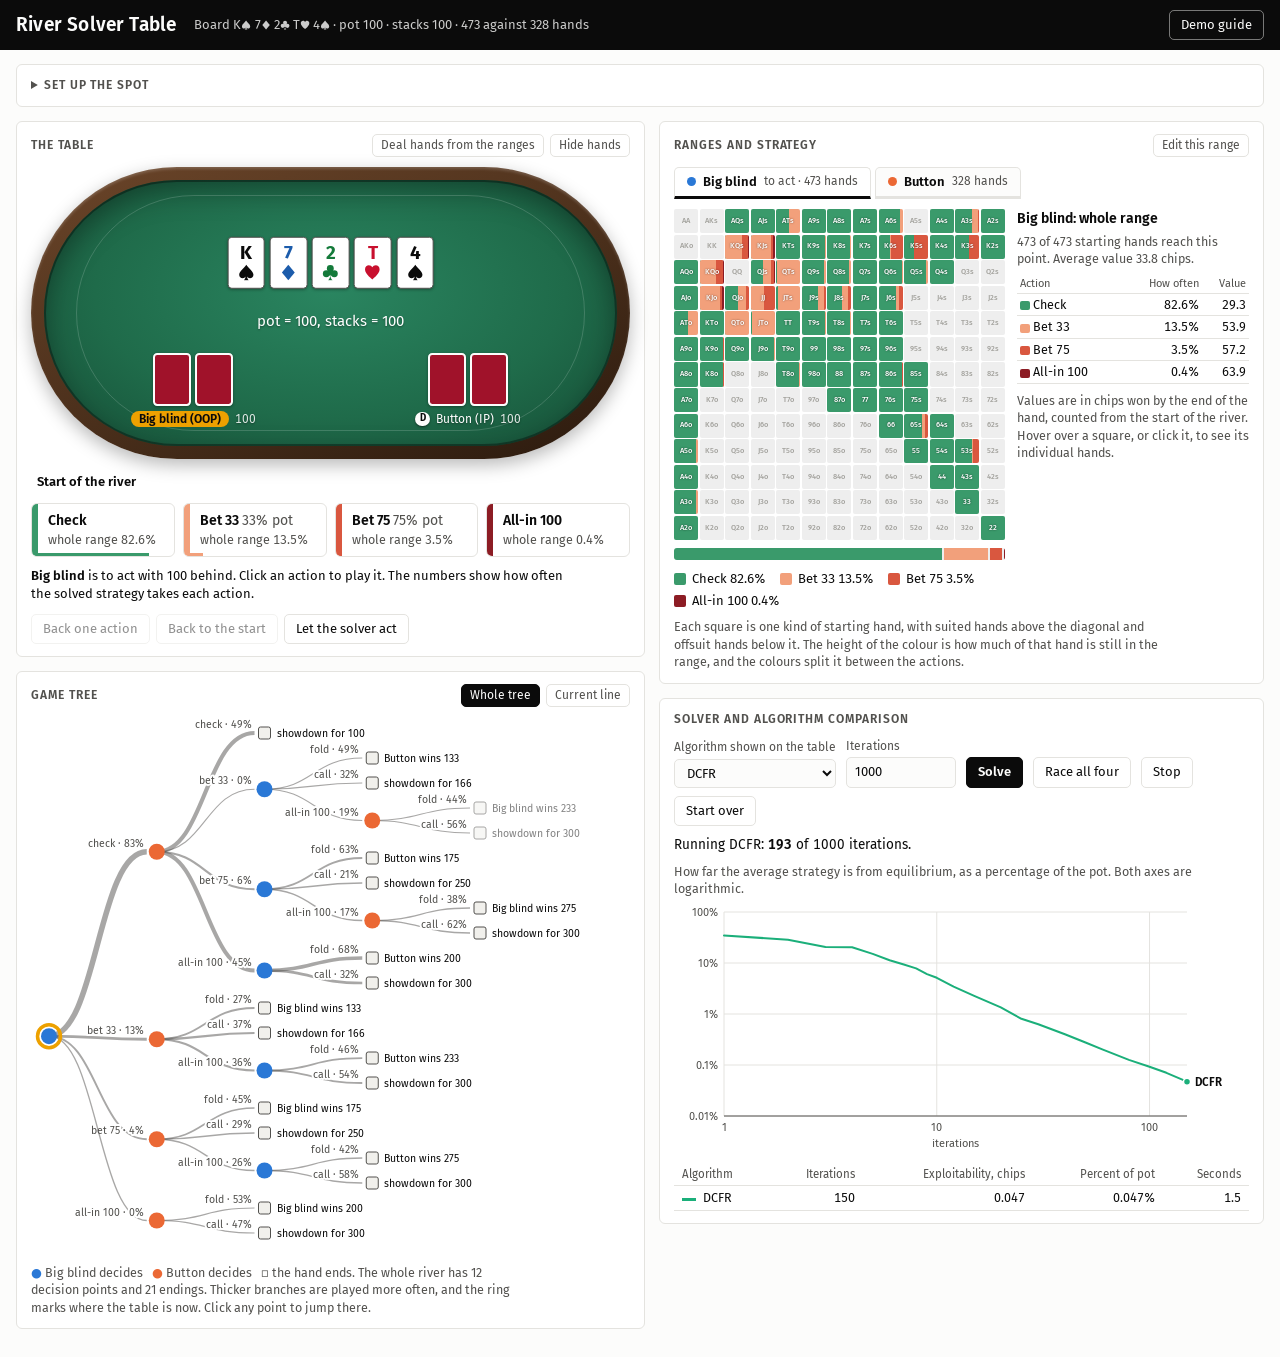
==== commit cd06a046: "Add demonstration speaking notes and a guide step" ====
--- a/app/poker-solver.html
+++ b/app/poker-solver.html
@@ -1111,6 +1111,8 @@
       () => { S.tab = 0; S.sel = -1; goLine(['check', 'bet 75']); }],
     ['A hand that is indifferent', 'Select a hand that mixes between calling and folding. Its value is the same for both actions, which is exactly the equilibrium condition.',
       () => { S.tab = 0; goLine(['check', 'bet 75']); S.sel = mixedClass(); renderAll(); }],
+    ['The pot odds check', 'The big blind bets a third of the pot. The simple formula from the slides says the button should fold about a quarter of the time, and the solved strategy agrees.',
+      () => { S.sel = -1; S.hole = [-1, -1]; goLine(['bet 33']); S.tab = 1; renderAll(); }],
     ['The button’s side', 'Switch to the button’s tab after the check to see which hands bet for value, which bluff, and which give up.',
       () => { S.sel = -1; goLine(['check']); S.tab = 1; renderAll(); }],
     ['Change the river card', 'Replace the last board card with the nine of hearts and solve again. Straights are now possible, and both strategies change.',
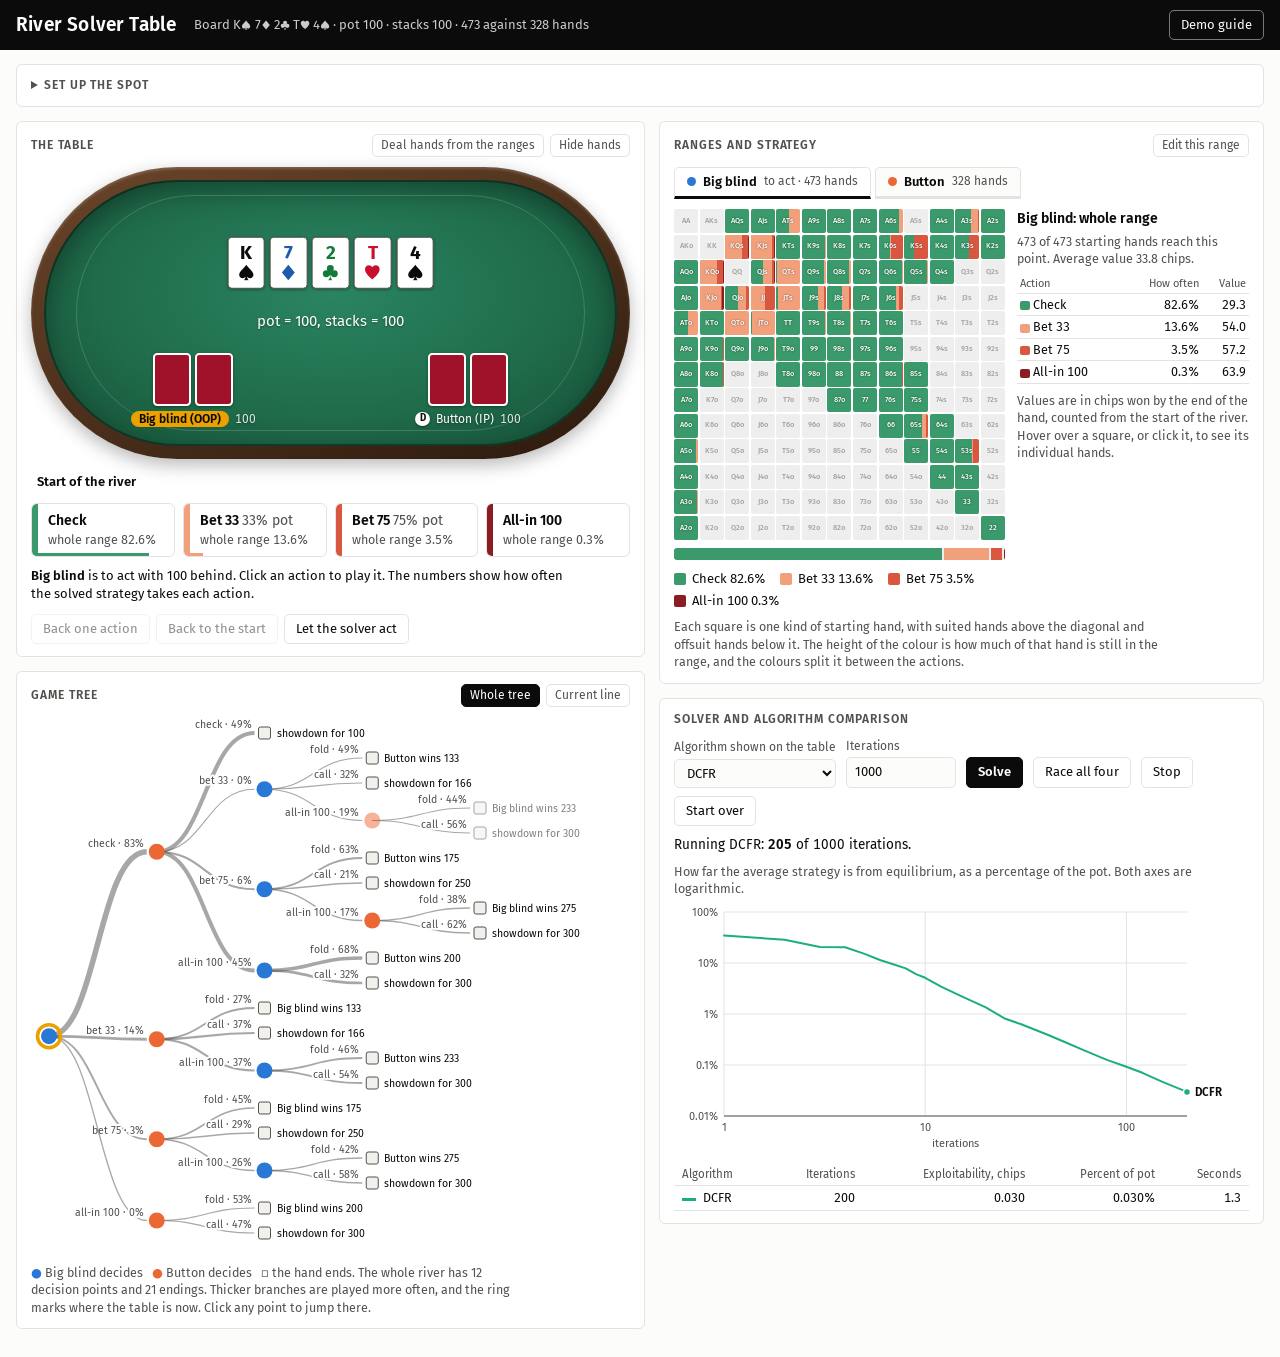
==== commit cd997f77: "App: fix hand detail rows and showdown wording; notes update" ====
--- a/app/poker-solver.html
+++ b/app/poker-solver.html
@@ -158,7 +158,7 @@
 .detail td, .detail th { padding: 2px 3px; text-align: right; border-bottom: 1px solid var(--line); font-weight: 400; white-space: nowrap; }
 .detail th { color: var(--ink2); font-size: 11px; }
 .detail td:first-child, .detail th:first-child { text-align: left; }
-.detail tr.pick { cursor: pointer; } .detail tr.pick:hover td { background: var(--soft); }
+.detail tr.hrow { cursor: pointer; } .detail tr.hrow:hover td { background: var(--soft); }
 .detail .mini { display: inline-flex; width: 46px; height: 9px; border-radius: 2px; overflow: hidden; vertical-align: middle; background: var(--empty); }
 .detail .mini i { display: block; height: 100%; }
 .editbar { display: flex; flex-wrap: wrap; gap: 6px; align-items: center; margin-top: 10px; }
@@ -813,6 +813,7 @@
     for (let h = 0; h < S.g.N; h++) { a += r[h] * ev[h]; b += r[h] * m[h]; }
     return b > 1e-12 ? (a / b / n.amount + 1) / 2 : NaN;
   }
+  const ART = { 'high card': 'a ', pair: 'a ', straight: 'a ', flush: 'a ', 'full house': 'a ', 'straight flush': 'a ' };
   function resultText(n, short) {
     const g = S.g, total = potNow(n);
     if (n.type === 'fold') { const w = 1 - n.folder; return `${nm(n.folder)} folds and ${nm(w)} wins the pot of ${fmt(total)}`; }
@@ -820,7 +821,7 @@
     if (a >= 0 && b >= 0) {
       if (g.key[a] === g.key[b]) return `Showdown: the pot of ${fmt(total)} is split`;
       const w = g.key[a] > g.key[b] ? 0 : 1;
-      return `Showdown: ${nm(w)} wins ${fmt(total)} with ${P.categoryOf(g.key[w ? b : a])}`;
+      return `Showdown: ${nm(w)} wins ${fmt(total)} with ${ART[P.categoryOf(g.key[w ? b : a])] || ''}${P.categoryOf(g.key[w ? b : a])}`;
     }
     const eq = showdownEquity(n);
     return short ? `Showdown for a pot of ${fmt(total)}` : `Showdown for a pot of ${fmt(total)}. With the ranges that reach this point, ${nm(0)} wins ${pct(eq, 0)} of the time and ${nm(1)} wins ${pct(1 - eq, 0)}.`;
@@ -923,7 +924,7 @@
     for (const h of hs) {
       let mini = '';
       if (acting) { const sig = S.strat[n.di]; mini = '<td><span class="mini">' + n.actions.map((a, i) => `<i style="width:${100 * sig[h * na + i]}%;background:${cols[i]}"></i>`).join('') + '</span></td>'; }
-      html += `<tr class="pick" data-h="${h}" title="Put this hand on the table"><td>${handText(h)}</td><td>${pct(r[h], 0)}</td>${mini}<td>${r[h] > 1e-9 ? fmt1(handEV(n, p, h, S.mass[p])) : ''}</td></tr>`;
+      html += `<tr class="hrow" data-h="${h}" title="Put this hand on the table"><td>${handText(h)}</td><td>${pct(r[h], 0)}</td>${mini}<td>${r[h] > 1e-9 ? fmt1(handEV(n, p, h, S.mass[p])) : ''}</td></tr>`;
     }
     html += '</table>';
     if (acting) {
